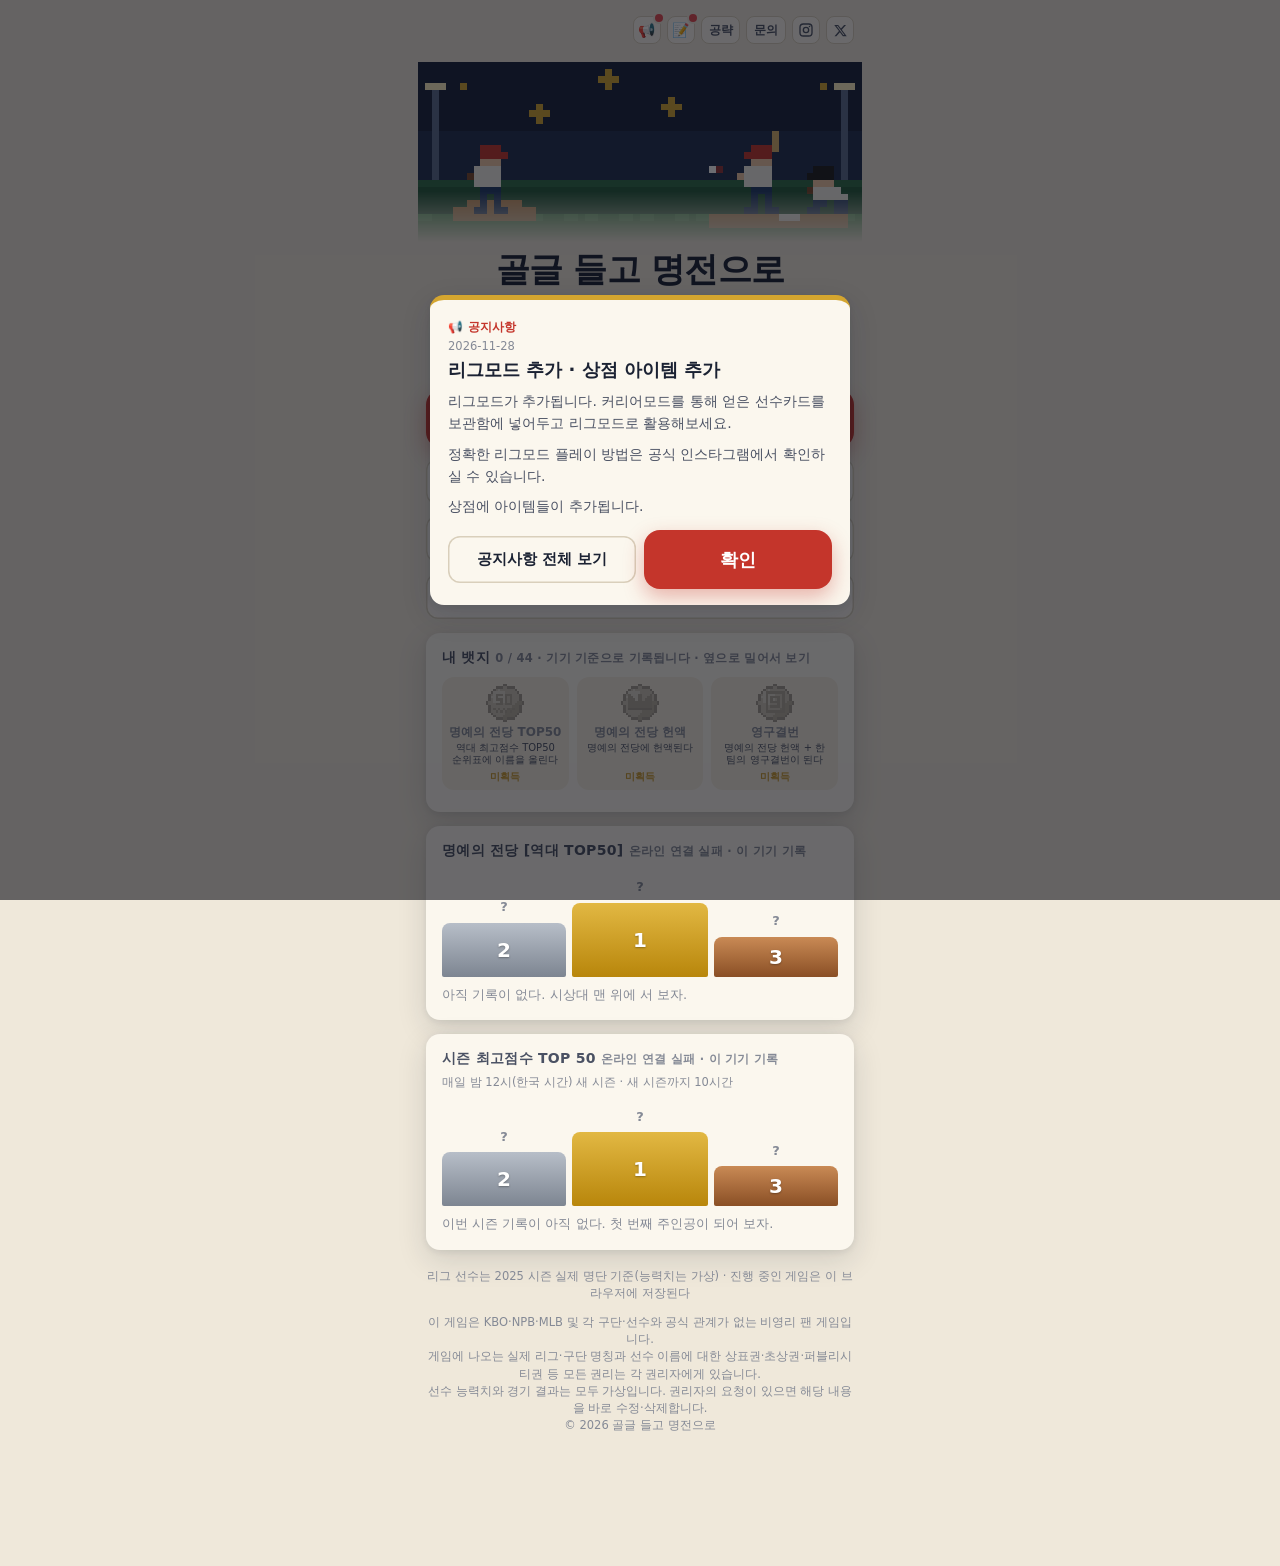
==== index.html @ 052b9b0e "Add files via upload" ====
<!doctype html>
<html lang="ko">
<head>
<meta charset="utf-8">
<meta name="viewport" content="width=device-width, initial-scale=1, viewport-fit=cover">
<title>골글 들고 명전으로 - 야구선수 인생 육성 웹게임</title>
<meta name="description" content="고교 야구부 벤치 끝자리에서 시작해 프로, 해외 진출, 국가대표를 거쳐 명예의 전당까지. 야구선수 한 명의 인생을 키우는 무료 웹 야구 게임 '골글 들고 명전으로'.">
<meta name="keywords" content="골글 들고 명전으로, 야구 게임, 야구 육성 게임, 웹 야구 게임, KBO, 명예의 전당, 골든글러브">
<link rel="canonical" href="https://halloffamewithgg.pages.dev/">
<meta property="og:type" content="website">
<meta property="og:title" content="골글 들고 명전으로 - 야구선수 인생 육성 웹게임">
<meta property="og:description" content="고교 벤치 끝자리에서 명예의 전당까지, 당신의 야구인생을 설계해보세요.">
<meta property="og:url" content="https://halloffamewithgg.pages.dev/">
<meta property="og:locale" content="ko_KR">
<meta property="og:site_name" content="골글 들고 명전으로">
<!-- 검색엔진용 정보: 두 이름(검색용 이름 · 게임 안 제목)을 같은 게임으로 등록 -->
<script type="application/ld+json">
{
  "@context": "https://schema.org",
  "@type": "VideoGame",
  "name": "골글 들고 명전으로",
  "alternateName": ["골든글러브: 명예의 전당으로", "골글들고명전으로", "골글 들고 명전"],
  "url": "https://halloffamewithgg.pages.dev/",
  "description": "고교 야구부 벤치 끝자리에서 시작해 프로, 해외 진출, 국가대표를 거쳐 명예의 전당까지. 야구선수 한 명의 인생을 키우는 무료 웹 야구 게임.",
  "inLanguage": "ko",
  "genre": ["야구", "스포츠", "육성 시뮬레이션"],
  "gamePlatform": ["웹 브라우저", "모바일", "PC"],
  "applicationCategory": "Game",
  "operatingSystem": "Any",
  "isAccessibleForFree": true,
  "offers": { "@type": "Offer", "price": "0", "priceCurrency": "KRW" }
}
</script>
<script>
  // 빌드 번호 — 패치를 배포할 때마다 이 숫자만 1 올린다.
  // 파일 주소에 ?v=번호가 붙어서, 브라우저가 예전 파일과 새 파일을 섞어 쓰지 않는다.
  window.GAME_BUILD = 62;
  document.write('<link rel="stylesheet" href="style.css?v=' + window.GAME_BUILD + '">');
</script>
</head>
<body>
<div id="app"></div>
<div id="modal-root"></div>
<!-- 숨은 소개 글: 화면에는 안 보이고, 검색엔진·화면 읽기 프로그램이 읽는다 -->
<section id="about" style="position:absolute;width:1px;height:1px;padding:0;margin:-1px;overflow:hidden;clip:rect(0 0 0 0);white-space:nowrap;border:0">
  <h2>골글 들고 명전으로</h2>
  <p>골글 들고 명전으로는 고교 야구부 벤치 끝자리에서 시작해 프로, 해외 진출, 국가대표를 거쳐 명예의 전당까지 가는 야구선수 인생 육성 웹게임입니다.</p>
  <p>설치나 회원가입 없이 PC와 모바일 브라우저에서 무료로 즐길 수 있고, 한 판은 5분 안팎입니다. 드래프트, KBO 주전 경쟁, FA와 연봉 협상, 일본·메이저리그 진출, 골든글러브와 MVP, 명예의 전당 헌액에 도전하세요.</p>
</section>
<noscript><p>골글 들고 명전으로 —야구선수 인생 육성 웹게임입니다. 게임을 하려면 브라우저에서 자바스크립트를 켜 주세요.</p></noscript>
<script>
  ['data.js', 'sim.js', 'content.js', 'modes.js', 'modes-ui.js', 'ui.js'].forEach(function (f) { document.write('<script src="' + f + '?v=' + window.GAME_BUILD + '"><\/script>'); });
</script>
</body>
</html>
---- style.css ----
:root {
  --bg: #efe8da;
  --paper: #fbf7ee;
  --paper2: #f3ecdd;
  --ink: #1b2233;
  --ink2: #4a5163;
  --mute: #858a96;
  --line: #d9cfbb;
  --navy: #1f3a68;
  --red: #c4352b;
  --green: #2e7d4f;
  --gold: #c99a2e;
  --bar: #1f3a68;
  --bar-bg: #e4dccb;
  --shadow: 0 10px 30px rgba(27, 34, 51, .14), 0 2px 6px rgba(27, 34, 51, .08);
  --bronze: #a8693a;
  --silver: #8d96a3;
  --goldb: #d4a52f;
  --legend: linear-gradient(135deg, #7b2ff7, #f107a3, #ffb000, #00c2ff);
  --radius: 14px;
  color-scheme: light;
}
@media (prefers-color-scheme: dark) {
  :root:not([data-theme="light"]) {
    --bg: #14171f; --paper: #1f2430; --paper2: #262c3a; --ink: #eef0f5; --ink2: #c3c8d4; --mute: #8a90a0; --line: #343b4c;
    --navy: #8fb3ff; --red: #ff7a6e; --green: #63d08f; --bar: #8fb3ff; --bar-bg: #333a4a; --shadow: 0 10px 30px rgba(0,0,0,.4);
    color-scheme: dark;
  }
}
:root[data-theme="dark"] {
  --bg: #14171f; --paper: #1f2430; --paper2: #262c3a; --ink: #eef0f5; --ink2: #c3c8d4; --mute: #8a90a0; --line: #343b4c;
  --navy: #8fb3ff; --red: #ff7a6e; --green: #63d08f; --bar: #8fb3ff; --bar-bg: #333a4a; --shadow: 0 10px 30px rgba(0,0,0,.4);
  color-scheme: dark;
}
* { box-sizing: border-box; }
html, body { margin: 0; }
body {
  background: var(--bg); color: var(--ink);
  font: 15px/1.5 "Pretendard", "Apple SD Gothic Neo", "Malgun Gothic", system-ui, sans-serif;
  -webkit-font-smoothing: antialiased; min-height: 100vh;
}
button { font: inherit; color: inherit; cursor: pointer; }
#app { max-width: 460px; margin: 0 auto; padding: 16px 16px 120px; }
.num { font-variant-numeric: tabular-nums; }
h1, h2, h3 { margin: 0; line-height: 1.25; }

/* ---------- 공통 ---------- */
.btn { border: 0; border-radius: 12px; padding: 12px 16px; font-weight: 700; background: var(--paper); color: var(--ink); box-shadow: inset 0 0 0 1.5px var(--line); }
.btn:hover { box-shadow: inset 0 0 0 1.5px var(--ink2); }
.btn.primary { background: var(--ink); color: var(--paper); box-shadow: none; }
.btn.red { background: var(--red); color: #fff; box-shadow: none; }
.btn.block { display: block; width: 100%; }
.btn.small { padding: 6px 10px; font-size: 13px; border-radius: 9px; }
.btn:disabled { opacity: .45; cursor: default; }
.row { display: flex; gap: 8px; align-items: center; }
.row.wrap { flex-wrap: wrap; }
.spacer { flex: 1; }
.muted { color: var(--mute); }
.small { font-size: 13px; }
.tiny { font-size: 11.5px; }
.panel { background: var(--paper); border-radius: var(--radius); padding: 16px; box-shadow: var(--shadow); margin-top: 14px; }
.panel h3 { font-size: 14px; color: var(--ink2); margin-bottom: 10px; letter-spacing: .02em; }
.chip { display: inline-flex; align-items: center; gap: 4px; padding: 3px 9px; border-radius: 999px; font-size: 12px; font-weight: 700; background: var(--paper2); color: var(--ink2); box-shadow: inset 0 0 0 1px var(--line); }
.chip.red { background: var(--red); color: #fff; box-shadow: none; }
.chip.navy { background: var(--navy); color: var(--paper); box-shadow: none; }
.seg { display: flex; background: var(--paper2); border-radius: 10px; padding: 3px; gap: 3px; }
.seg button { flex: 1; border: 0; background: transparent; padding: 7px 4px; border-radius: 8px; font-weight: 700; font-size: 13.5px; color: var(--ink2); }
.seg button.on { background: var(--paper); color: var(--ink); box-shadow: 0 1px 3px rgba(0,0,0,.12); }
label.f { display: block; font-size: 12px; font-weight: 700; color: var(--ink2); margin: 12px 0 5px; }
input.t, select.t { width: 100%; padding: 10px 12px; border-radius: 10px; border: 1.5px solid var(--line); background: var(--paper); color: var(--ink); font: inherit; }
.grid2 { display: grid; grid-template-columns: 1fr 1fr; gap: 8px; }

/* ---------- 홈 ---------- */
.home-hero { text-align: center; padding: 34px 8px 10px; }
.home-hero .logo { font-size: 13px; letter-spacing: .3em; color: var(--red); font-weight: 800; }
.home-hero h1 { font-size: 34px; margin: 6px 0 8px; letter-spacing: -.02em; }
.hero-pix { display: block; width: min(100%, 384px); aspect-ratio: 64 / 26; margin: 0 auto 10px; image-rendering: pixelated; image-rendering: crisp-edges; border-radius: 12px; box-shadow: var(--shadow); }
.home-hero p { color: var(--ink2); margin: 0 0 22px; }
.home-hero h1 .nw { white-space: nowrap; }   /* 좁은 화면에서는 콜론 뒤에서만 줄바꿈 */
/* 66차: 홈 그림을 화면 폭 가득 + 아래 가장자리가 바탕으로 녹아들게 */
.hero-pix.hero-wide { width: calc(100% + 32px); max-width: none; margin: -6px -16px 2px; border-radius: 0; box-shadow: none;
  -webkit-mask-image: linear-gradient(to bottom, #000 72%, transparent); mask-image: linear-gradient(to bottom, #000 72%, transparent); }
.home-hero:has(.hero-wide) { padding-top: 24px; }   /* 시안 A-1: 아이콘 줄과 조금 띄움 */
.money-line { margin-top: 8px; text-align: center; color: var(--ink2); line-height: 1.6; word-break: keep-all; }
/* 68차: 포스팅 자격 안내 */
.post-alert { margin: 10px 0 12px; border: 2px solid var(--gold); animation: peakGlow 1.6s ease 2; }
.post-alert .row { align-items: flex-start; gap: 10px; }
.post-alert .pa-ico { font-size: 26px; line-height: 1; }
.post-alert .pa-t { flex: 1; min-width: 0; }
.post-alert .pa-t > b { font-size: 16px; color: var(--gold); }
.post-alert .pa-t .tiny { margin-top: 3px; line-height: 1.5; }
/* 66차: 상점 (68차: 보유 자금 표시만 남음) */
.shop-entry { display: flex; align-items: center; gap: 10px; width: 100%; margin-top: 12px; padding: 11px 14px; border: 0; border-radius: 14px; background: var(--paper); color: var(--ink); text-align: left; box-shadow: var(--shadow); }
.shop-ico { font-size: 22px; }
.shop-t { flex: 1; min-width: 0; display: flex; flex-direction: column; }
.shop-t b { font-size: 15px; }
.shop-t .tiny { color: var(--mute); white-space: nowrap; overflow: hidden; text-overflow: ellipsis; }
.shop-cash { display: flex; flex-direction: column; align-items: flex-end; line-height: 1.2; }
.shop-cash .tiny { color: var(--mute); }
.shop-cash b { font-size: 15px; color: var(--gold); }
.shop-sheet { max-height: 86vh; overflow: auto; }
.shop-tabs button { font-size: 12.5px; padding: 7px 2px; }
.shop-note { margin: 10px 0 6px; }
.shop-msg { margin-top: 10px; padding: 8px 10px; border-radius: 10px; background: var(--paper2); }
.shop-item { display: flex; align-items: center; gap: 10px; padding: 10px 0; border-bottom: 1px dashed var(--line); }
.shop-item .si-t { flex: 1; min-width: 0; display: flex; flex-direction: column; gap: 2px; }
.shop-item .si-t b { font-size: 14px; }
.shop-item .btn { flex: none; min-width: 74px; }
.shop-item.on .si-t b { color: var(--green); }
.si-on { font-size: 12px; font-weight: 800; color: var(--green); }
.shop-sub { margin-top: 8px; padding: 8px 10px; border-radius: 10px; background: var(--paper2); line-height: 1.6; }
.linkbtn { border: 0; background: none; padding: 0; color: var(--red); font-weight: 800; text-decoration: underline; font-size: inherit; }
.inv-row { display: flex; flex-wrap: wrap; align-items: center; gap: 6px; padding: 6px 0 10px; border-bottom: 1px dashed var(--line); }
.inv-row .btn:disabled { opacity: .35; filter: grayscale(1); }
.inv-min { margin-left: 2px; }
/* 66차: 이어하기 카드 */
.cont-card { display: flex; align-items: center; gap: 12px; width: 100%; border: 0; text-align: left; padding: 10px 12px 10px 12px; border-radius: 16px; color: var(--ink);
  background: #e9ada4;
  box-shadow: 0 8px 20px rgba(196,53,43,.22); margin-bottom: 0; }
.cont-card .cont-av-wrap { box-shadow: 0 0 0 2.5px #fff, 0 2px 6px rgba(0,0,0,.18); }
@media (prefers-color-scheme: dark) { :root:not([data-theme="light"]) .cont-card { background: #4a2a2b; } }
:root[data-theme="dark"] .cont-card { background: #4a2a2b; }
.cont-card .cont-k { color: var(--red); opacity: 1; }
.cont-card .cont-sub { color: var(--ink2); opacity: 1; }
.cont-card .cont-ovr b { color: var(--ink); }
.cont-card .cont-ovr i { color: var(--ink); opacity: .75; }
.cont-card .cont-go { display: grid; place-items: center; width: 30px; height: 30px; border-radius: 50%; background: var(--red); color: #fff; font-size: 12px; opacity: 1; box-shadow: 0 3px 8px rgba(196,53,43,.35); }
.cont-av-wrap { flex: none; width: 58px; height: 58px; border-radius: 12px; background: var(--team, #3d4a5c); display: grid; place-items: end center; overflow: hidden; box-shadow: inset 0 0 0 2px rgba(255,255,255,.35); }
.cont-av { width: 52px; height: 52px; image-rendering: pixelated; display: block; }
.cont-txt { flex: 1; min-width: 0; display: flex; flex-direction: column; line-height: 1.25; }
.cont-k { font-size: 11px; font-weight: 800; letter-spacing: .08em; opacity: .85; }
.cont-txt b { font-size: 18px; font-weight: 900; white-space: nowrap; overflow: hidden; text-overflow: ellipsis; }
.cont-txt b i { font-style: normal; font-size: 13px; opacity: .8; }
.cont-sub { font-size: 12.5px; opacity: .9; white-space: nowrap; overflow: hidden; text-overflow: ellipsis; }
.cont-ovr { flex: none; display: flex; flex-direction: column; align-items: center; line-height: 1; }
.cont-ovr b { font-size: 24px; font-weight: 900; }
.cont-ovr i { font-style: normal; font-size: 10px; font-weight: 800; opacity: .8; margin-top: 2px; }
.cont-go { flex: none; font-size: 14px; opacity: .85; }
.home-hero .hero-sub { font-size: 12.5px; line-height: 1.55; color: var(--mute); word-break: keep-all; }
.home-actions { display: grid; gap: 10px; }
.rec-item { display: flex; gap: 10px; align-items: center; padding: 9px 0; border-bottom: 1px dashed var(--line); }
.rec-item:last-child { border: 0; }

/* ---------- 야구카드 ---------- */
.card-wrap { perspective: 1400px; margin-top: 6px; }
.bcard { position: relative; width: 100%; aspect-ratio: 5 / 7; transform-style: preserve-3d; transition: transform .6s cubic-bezier(.2,.8,.2,1); cursor: pointer; }
.bcard.flipped { transform: rotateY(180deg); }
.face { position: absolute; inset: 0; backface-visibility: hidden; -webkit-backface-visibility: hidden; border-radius: 18px; padding: 10px; box-shadow: var(--shadow); }
.face.back { transform: rotateY(180deg); }
.face.bronze { background: var(--bronze); } .face.silver { background: var(--silver); } .face.gold { background: var(--goldb); } .face.legend { background: var(--legend); }
.face-in { position: relative; height: 100%; border-radius: 11px; background: var(--paper); overflow: hidden; display: flex; flex-direction: column; }
.card-top { position: relative; height: 47%; background: var(--team, #1f3a68); display: flex; align-items: flex-end; justify-content: center; overflow: hidden; }
.card-top::before { content: ""; position: absolute; inset: 0; background: repeating-linear-gradient(115deg, rgba(255,255,255,.06) 0 14px, transparent 14px 28px); }
.card-top canvas { position: relative; width: 62%; image-rendering: pixelated; }
.card-emblem { position: absolute; top: 10px; left: 10px; width: 40px; height: 40px; border-radius: 50%; border: 2px dashed rgba(255,255,255,.55); display: grid; place-items: center; color: #fff; font-weight: 800; font-size: 11px; }
.card-ovr { position: absolute; top: 10px; right: 12px; text-align: center; color: #fff; }
.card-ovr b { display: block; font-size: 34px; line-height: 1; font-weight: 900; }
.card-ovr span { font-size: 10px; letter-spacing: .15em; opacity: .85; }
.card-grade { position: absolute; bottom: 8px; right: 10px; font-size: 10px; font-weight: 800; letter-spacing: .14em; color: #fff; background: rgba(0,0,0,.28); padding: 2px 7px; border-radius: 6px; }
/* 64차: 우승 트로피 진열장 — 있으면 프로필(팀 색 영역)을 줄인다 */
.has-troph .card-top { height: 34%; }
.has-troph .card-top canvas { width: auto; height: 100%; }
.card-troph { display: block; width: calc(100% - 28px); height: auto; margin: 0 14px 4px; }
.card-name { padding: 9px 14px 2px; display: flex; align-items: baseline; gap: 8px; }
.card-name h2 { font-size: 22px; letter-spacing: -.01em; }
.card-name .no { font-size: 22px; font-weight: 900; color: var(--red); }
.card-sub { padding: 0 14px 6px; font-size: 12.5px; color: var(--ink2); }
.bars { padding: 4px 14px 0; display: grid; gap: 5px; }
.bar { display: grid; grid-template-columns: 46px 1fr 26px; align-items: center; gap: 8px; font-size: 12px; }
.bar .lbl { color: var(--ink2); font-weight: 700; }
.bar .trk { height: 8px; background: var(--bar-bg); border-radius: 99px; overflow: hidden; }
.bar .fill { display: block; height: 100%; background: var(--bar); border-radius: 99px; transition: width .5s; }
.bar .fill.hi { background: var(--red); }
.bar .v { text-align: right; font-weight: 800; font-variant-numeric: tabular-nums; }
.bars.opp { opacity: .6; }
.bar:has(.dvc) { grid-template-columns: 46px 1fr 26px 30px; }
.dvc { text-align: left; }
.dv { font-style: normal; font-size: 10.5px; font-weight: 800; margin-left: 3px; font-variant-numeric: tabular-nums; }
.dv.up { color: var(--green); } .dv.down { color: var(--red); }

/* 역대 시즌 */
.season-sum { display: grid; grid-template-columns: repeat(4, 1fr); gap: 6px; text-align: center; margin-bottom: 10px; }
.season-sum div { background: var(--paper2); border-radius: 10px; padding: 7px 2px; }
.season-sum b { display: block; font-size: 16px; font-weight: 900; font-variant-numeric: tabular-nums; }
.season-sum span { font-size: 10.5px; color: var(--mute); font-weight: 700; }
.spark { margin: 4px 0 6px; }
.spark svg { width: 100%; height: 64px; display: block; background: var(--paper2); border-radius: 10px; }
.spark-lbl { display: flex; justify-content: space-between; margin-top: 3px; }
.season-item { border-top: 1px solid var(--line); padding: 12px 0; display: grid; gap: 4px; }
.season-item .s-head { display: flex; align-items: baseline; gap: 8px; }
.season-item .s-head b { font-size: 17px; }
.s-war { font-size: 12px; color: var(--ink2); } .s-war b { font-size: 15px; color: var(--ink); }
.s-line { color: var(--ink2); font-variant-numeric: tabular-nums; }
.s-chg { display: flex; justify-content: space-between; align-items: baseline; margin-top: 4px; }
.s-ovr { font-size: 12px; color: var(--ink2); } .s-ovr b { color: var(--ink); }
.stamps.sm { margin-top: 4px; gap: 5px; } .stamps.sm .stamp { font-size: 11px; padding: 2px 7px; animation: none; }

/* 로딩 */
.loading-screen { min-height: 78vh; display: flex; flex-direction: column; align-items: center; justify-content: center; text-align: center; gap: 10px; }
.ld-year { font-size: 44px; font-weight: 900; letter-spacing: -1px; }
.ld-sub { color: var(--ink2); font-weight: 700; }
.ld-ball { width: 34px; height: 34px; border-radius: 50%; background: #fff; box-shadow: inset 0 0 0 2px var(--line); position: relative; margin: 18px 0 8px; animation: ldBounce .7s ease-in-out infinite alternate; }
.ld-ball::before, .ld-ball::after { content: ''; position: absolute; top: 5px; bottom: 5px; width: 9px; border: 2px solid var(--red); border-top: 0; border-bottom: 0; }
.ld-ball::before { left: 3px; border-left: 0; border-radius: 0 50% 50% 0; } .ld-ball::after { right: 3px; border-right: 0; border-radius: 50% 0 0 50%; }
@keyframes ldBounce { from { transform: translateY(-14px) rotate(0); } to { transform: translateY(6px) rotate(200deg); } }
.ld-bar { width: min(280px, 80%); height: 8px; background: var(--bar-bg); border-radius: 99px; overflow: hidden; }
.ld-bar span { display: block; height: 100%; background: var(--red); border-radius: 99px; }
.ld-msg { font-size: 14px; color: var(--ink2); min-height: 20px; }

/* 포스트시즌 */
.ps-tag { font-size: 10px; font-weight: 800; color: var(--red); }
.ps-round { padding: 12px 0; border-top: 1px solid var(--line); }
.ps-round:first-child { border-top: 0; padding-top: 0; }
.ps-round.wait { opacity: .5; }
.ps-round.mine .ps-name::after { content: '우리 팀'; margin-left: 6px; font-size: 10.5px; color: #fff; background: var(--red); border-radius: 6px; padding: 1px 6px; vertical-align: 2px; }
.ps-name { font-weight: 900; font-size: 15px; margin-bottom: 4px; }
.ps-score { font-size: 26px; font-weight: 900; margin: 4px 0; }
.games { display: grid; gap: 3px; }
.game { display: grid; grid-template-columns: 44px 1fr 10px 1fr; gap: 6px; align-items: center; font-size: 13px; font-variant-numeric: tabular-nums; background: var(--paper2); border-radius: 8px; padding: 5px 8px; }
.game span:nth-child(2) { text-align: right; } .game .w { font-weight: 900; }
.game.new { animation: up .35s ease both; }
.ps-res { margin-top: 6px; font-size: 13px; }
.ps-me { margin-top: 6px; color: var(--ink2); }
.my-team { font-weight: 900; color: var(--red); }
.champ-banner { text-align: center; }
.champ-banner .champ-name { font-size: 28px; font-weight: 900; margin: 2px 0 4px; }
.champ-banner.mine { box-shadow: 0 0 0 2px var(--gold), var(--shadow); animation: peakGlow 1.6s ease 2; }
.btn.ghost { background: transparent; box-shadow: none; color: var(--ink2); }
.seg.wrap { flex-wrap: wrap; } .seg.wrap button { flex: 1 0 28%; }

/* 선택 결과 짐작 */
.hints { margin-top: 10px; display: grid; gap: 5px; animation: up .35s .1s ease both; }
.hint { font-size: 13px; display: flex; gap: 7px; align-items: baseline; }
.hint i { font-style: normal; font-size: 11px; width: 12px; text-align: center; }
.hint.up i { color: var(--green); } .hint.down i { color: var(--red); } .hint.mid i { color: var(--mute); }
.verdict { margin-top: 4px; font-size: 13px; font-weight: 800; }

/* 시상 */
.aw-list { display: grid; gap: 8px; }
.aw-item { display: grid; grid-template-columns: 92px 1fr; gap: 8px; align-items: start; font-size: 13.5px; }
.aw-item.me b { color: var(--red); }
.aw-t { font-size: 12px; font-weight: 800; color: var(--ink2); padding-top: 2px; }
.aw-line { color: var(--ink2); margin-top: 1px; font-variant-numeric: tabular-nums; }
.aw-line b { color: var(--ink); }
.aw-gg { margin-top: 12px; } .aw-gg summary { cursor: pointer; font-weight: 700; margin-bottom: 8px; }

/* 구단 선수 기록 */
table.lg.click tr[data-act] { cursor: pointer; }
table.lg.click tr.sel td { background: var(--paper2); }
.tbl-scroll { overflow-x: auto; margin: 0 -4px; }
table.roster { font-size: 12px; white-space: nowrap; }
table.roster td:first-child, table.roster th:first-child { text-align: left; position: sticky; left: 0; background: var(--paper); }
table.roster td:nth-child(2), table.roster th:nth-child(2) { text-align: left; }
.sub-h { margin: 12px 0 4px; font-size: 13px; }

/* 10차: 리그 선택·기록실·대회별·통산·계약·구종 */
.lg-pick { display: flex; flex-wrap: wrap; gap: 6px; margin-top: 14px; }
.lg-pick button { border: 0; border-radius: 99px; padding: 6px 12px; font-weight: 800; font-size: 13px; background: var(--paper); color: var(--ink2); box-shadow: inset 0 0 0 1.5px var(--line); }
.lg-pick button.on { background: var(--ink); color: var(--paper); box-shadow: none; }
.lg-pick button i { font-style: normal; color: var(--red); font-size: 9px; vertical-align: 2px; }
table.rec { font-size: 12px; white-space: nowrap; }
table.rec th { cursor: pointer; }
table.rec th.sort, table.rec td.sort { background: rgba(196,53,43,.08); color: var(--ink); font-weight: 800; }
table.rec td:nth-child(2), table.rec th:nth-child(2) { text-align: left; position: sticky; left: 0; background: var(--paper); z-index: 1; }
table.rec tr.me td:nth-child(2) { background: var(--paper2); color: var(--red); }
table.rec tr.tot td { font-weight: 800; border-top: 2px solid var(--line); }
table.rec .tiny { font-weight: 400; }
.team-car { border-top: 1px solid var(--line); padding: 10px 0; }
.team-car summary { cursor: pointer; }
.kv-list { display: grid; gap: 6px; font-size: 13.5px; }
.kv-list div { display: grid; grid-template-columns: 52px 1fr; gap: 10px; }
.kv-list span { color: var(--mute); font-weight: 700; font-size: 12.5px; }
.pitches { display: grid; gap: 6px; }
.pitch { display: grid; grid-template-columns: 130px 1fr 24px; gap: 8px; align-items: center; font-size: 13px; }
.pitch .pn { font-weight: 700; }
.pitch .pa-trk { height: 8px; }
.pg { text-align: center; font-weight: 900; }
.pg.g-S { color: var(--gold); } .pg.g-A { color: var(--red); } .pg.g-B { color: var(--navy); } .pg.g-E, .pg.g-D { color: var(--mute); }
.tabs button { font-size: 13px; padding-left: 2px; padding-right: 2px; }

/* 12차: 홈 은퇴 선수 */
.ret-item { border-top: 1px solid var(--line); }
.ret-item:first-of-type { border-top: 0; }
.ret-head { display: flex; align-items: baseline; gap: 6px; width: 100%; border: 0; background: transparent; padding: 10px 0; text-align: left; color: var(--ink); cursor: pointer; }
.ret-body { display: grid; gap: 4px; padding: 0 0 12px; }

.intl-me { margin: -1px 0 4px 8px; }
.live-head { font-size: 14px; margin-bottom: 6px; } .live-dot { color: var(--red); animation: blink 1s steps(2) infinite; }
@keyframes blink { 50% { opacity: .2; } }
table.linescore { width: 100%; border-collapse: collapse; font-size: 12.5px; font-variant-numeric: tabular-nums; }
table.linescore th, table.linescore td { text-align: center; padding: 5px 2px; border-bottom: 1px solid var(--paper2); }
table.linescore td:first-child, table.linescore th:first-child { text-align: left; font-weight: 800; white-space: nowrap; padding-right: 6px; }
table.linescore th { font-size: 11px; color: var(--mute); }
table.linescore .cur { background: rgba(196,53,43,.12); color: var(--ink); font-weight: 900; }
.intl-hl { color: var(--gold); font-weight: 800; } .intl-hl.bad { color: var(--red); }
.btn.armed { background: var(--red); color: #fff; box-shadow: none; }

/* 23차: 명예의 전당 */
.face.hof { background: linear-gradient(135deg, #8a6a1c, #f5d76e 30%, #c99a2e 55%, #fff1b8 70%, #b8860b); background-size: 220% 220%; animation: hofShine 6s ease-in-out infinite; }
@keyframes hofShine { 0%, 100% { background-position: 0% 50%; } 50% { background-position: 100% 50%; } }
.bcard.is-hof .face { box-shadow: 0 0 0 2px rgba(212,165,47,.6), 0 12px 34px rgba(201,154,46,.45); }
.hof-ribbon { position: absolute; left: 0; right: 0; top: 56px; text-align: center; font-size: 11px; font-weight: 900; letter-spacing: .06em; color: #3b2a05; background: linear-gradient(90deg, transparent, #f5d76e 15%, #ffe9a6 50%, #f5d76e 85%, transparent); padding: 4px 0; z-index: 2; }
.bcard.is-hof .card-grade { background: linear-gradient(90deg, #b8860b, #f5d76e); color: #3b2a05; }
.hof-panel { text-align: center; border: 2px solid var(--gold); }
.hof-title { font-size: 20px; font-weight: 900; color: var(--gold); margin-bottom: 4px; letter-spacing: .02em; }
.hof-badge { font-size: 10px; font-weight: 900; color: #3b2a05; background: linear-gradient(90deg, #d4a52f, #f5d76e); border-radius: 6px; padding: 1px 6px; vertical-align: 2px; }
.hof-overlay { position: fixed; inset: 0; z-index: 60; display: grid; place-items: center; padding: 20px; background: radial-gradient(circle at 50% 40%, rgba(60,44,8,.92), rgba(10,12,20,.96) 70%); animation: fade .4s ease both; overflow: hidden; }
.hof-box { position: relative; z-index: 2; max-width: 380px; text-align: center; color: #fff; }
.hof-kicker { font-size: 13px; letter-spacing: .5em; color: #f5d76e; font-weight: 800; animation: up .6s .2s ease both; }
.hof-big { font-size: 34px; font-weight: 900; margin: 8px 0 14px; background: linear-gradient(90deg, #d4a52f, #fff1b8, #d4a52f); background-size: 200% 100%; -webkit-background-clip: text; background-clip: text; color: transparent; animation: hofPop .9s .35s cubic-bezier(.2,1.4,.4,1) both, hofText 3s 1.2s linear infinite; }
@keyframes hofPop { from { transform: scale(.4); opacity: 0; } to { transform: none; opacity: 1; } }
@keyframes hofText { to { background-position: 200% 0; } }
.hof-name { font-size: 22px; font-weight: 900; animation: up .5s .9s ease both; } .hof-name .num { color: #f5d76e; }
.hof-msg { font-size: 14px; line-height: 1.6; color: #e9e2cf; margin: 12px 0; animation: up .5s 1.2s ease both; }
.hof-why { display: flex; flex-wrap: wrap; justify-content: center; gap: 6px; margin-bottom: 18px; animation: up .5s 1.5s ease both; }
.hof-why span { font-size: 12px; font-weight: 800; color: #3b2a05; background: #f5d76e; border-radius: 8px; padding: 3px 9px; }
.hof-box .btn { animation: up .5s 1.8s ease both; }
.hof-confetti { position: absolute; inset: 0; pointer-events: none; }
.hof-confetti i { position: absolute; top: -12px; width: 7px; height: 11px; border-radius: 1px; opacity: .9; animation-name: hofFall; animation-timing-function: linear; animation-iteration-count: infinite; }
@keyframes hofFall { 0% { transform: translateY(-20px) rotate(0); } 100% { transform: translateY(110vh) rotate(540deg); } }
@media (prefers-reduced-motion: reduce) { .hof-confetti, .face.hof { animation: none; } .hof-confetti { display: none; } .hof-big, .hof-kicker, .hof-name, .hof-msg, .hof-why, .hof-box .btn { animation: none; } }

/* 65차: 뱃지 (홈 맨 아래) */
/* 가로로 밀어서 보는 줄 — 한 화면에 3개 (터치 스와이프 · 마우스 드래그 · 휠) */
.badge-grid { display: grid; grid-auto-flow: column; grid-auto-columns: calc((100% - 16px) / 3); gap: 8px; overflow-x: auto; scroll-snap-type: x mandatory; overscroll-behavior-x: contain;
  scrollbar-width: thin; padding-bottom: 6px; cursor: grab; -webkit-overflow-scrolling: touch; }
.badge-grid.dragging { cursor: grabbing; scroll-snap-type: none; user-select: none; }
.badge-grid > .badge { scroll-snap-align: start; }
.badge-pix { width: 38px; height: 38px; image-rendering: pixelated; image-rendering: crisp-edges; margin-bottom: 1px; pointer-events: none; }
.badge.off .badge-pix { opacity: .75; }
.badge { display: flex; flex-direction: column; align-items: center; text-align: center; gap: 2px; padding: 7px 6px 6px; border-radius: 12px; background: var(--paper2); min-width: 0; }
.badge-ico { width: 58px; height: 58px; border-radius: 50%; display: grid; place-items: center; font-weight: 900; font-size: 20px; color: #fff; margin-bottom: 4px;
  background: radial-gradient(circle at 35% 30%, #f7dc85, #d4a52f 55%, #9c7414); box-shadow: inset 0 0 0 3px rgba(255,255,255,.35), 0 3px 8px rgba(0,0,0,.18); text-shadow: 0 1px 2px rgba(0,0,0,.35); }
.badge-ico span { position: relative; }
.badge-ico span::after { content: "★"; position: absolute; top: -13px; left: 50%; transform: translateX(-50%); font-size: 11px; color: #fff8dc; }
.badge.off .badge-ico { background: var(--line); box-shadow: inset 0 0 0 3px rgba(255,255,255,.15); color: var(--mute); text-shadow: none; }
.badge.off .badge-ico span::after { content: none; }
.badge-name { font-size: 12px; color: var(--ink); line-height: 1.25; word-break: keep-all; }
.badge.off .badge-name { color: var(--mute); }
.badge-desc { color: var(--ink2); line-height: 1.25; font-size: 10px; word-break: keep-all; display: -webkit-box; -webkit-line-clamp: 2; -webkit-box-orient: vertical; overflow: hidden; }
.badge-when { color: var(--gold); font-weight: 700; font-size: 10px; margin-top: auto; max-width: 100%; white-space: nowrap; overflow: hidden; text-overflow: ellipsis; }

/* 66차: 은퇴 결산 영구결번 칸 */
.retnum-panel { border-top: 4px solid #1f2d55; }
.retnum-head { display: flex; align-items: center; gap: 12px; margin-bottom: 10px; }
.retnum-no { flex: none; display: grid; place-items: center; width: 54px; height: 54px; border-radius: 12px; background: #1f2d55; color: #f5d76e; font-size: 20px; font-weight: 900; box-shadow: inset 0 0 0 2px #f5d76e; }
/* 65차: 영구결번 — 카드 앞면 표시 + 영구결번식 */
.card-retnum { position: absolute; bottom: 8px; left: 10px; z-index: 2; font-size: 10px; font-weight: 900; color: #f5d76e; background: #1f2d55; border: 1px solid #f5d76e; padding: 2px 7px; border-radius: 6px; }
.ret-overlay { background: radial-gradient(circle at 50% 40%, rgba(20,30,70,.98), rgba(8,10,20,.99) 70%); }
.ret-jersey { position: relative; width: 150px; height: 170px; margin: 14px auto 4px; background: var(--team, #1f2d55); border-radius: 18px 18px 10px 10px;
  clip-path: polygon(0 12%, 22% 0, 36% 0, 42% 6%, 58% 6%, 64% 0, 78% 0, 100% 12%, 92% 36%, 84% 32%, 84% 100%, 16% 100%, 16% 32%, 8% 36%);
  display: flex; flex-direction: column; align-items: center; justify-content: center; animation: hofPop .9s .3s cubic-bezier(.2,1.4,.4,1) both; box-shadow: inset 0 0 0 3px rgba(255,255,255,.25); }
.ret-jname { font-size: 13px; font-weight: 900; color: #fff; letter-spacing: .08em; margin-top: 14px; }
.ret-jnum { font-size: 62px; font-weight: 900; line-height: 1; color: #fff; text-shadow: 0 3px 0 rgba(0,0,0,.25); }
@media (prefers-reduced-motion: reduce) { .ret-jersey { animation: none; } }

/* 관리자 */
.admin-panel { border: 2px dashed var(--gold); }
.stat-blk + .stat-blk { margin-top: 12px; padding-top: 10px; border-top: 1px solid var(--line, rgba(127,127,127,.25)); }
.stat-ttl { font-weight: 900; font-size: 13px; margin-bottom: 6px; }
.stat-blk .season-sum { margin-bottom: 6px; }
.pos-grid { display: grid; grid-template-columns: repeat(3, 1fr); gap: 4px; }
.pos-grid div { display: flex; align-items: baseline; gap: 4px; background: var(--paper2); border-radius: 8px; padding: 5px 7px; font-size: 12px; min-width: 0; }
.pos-grid span { flex: 1; min-width: 0; white-space: nowrap; overflow: hidden; text-overflow: ellipsis; color: var(--mute); font-weight: 700; }
.pos-grid b { font-weight: 900; }
.pos-grid i { font-style: normal; }
.pos-grid div { flex-wrap: wrap; }
/* 61차: 골든글러브 라인업 — 야구장 위에 포지션별 1위 */
.lu-panel { padding: 12px 10px; }
.lu-field { position: relative; width: 100%; max-width: 520px; margin: 0 auto; aspect-ratio: 1 / 1.25; border-radius: 12px; overflow: hidden; background: #2f6b3c; }
.lu-bg { position: absolute; inset: 0; width: 100%; height: 100%; }
.lu-grass { fill: #3f8a4d; }
.lu-dirt { fill: #b98a5a; }
.lu-infield { fill: #4a9a58; }
.lu-line { stroke: rgba(255,255,255,.75); stroke-width: .5; fill: none; }
.lu-slot { position: absolute; transform: translate(-50%, -50%); width: 24%; max-width: 104px; display: flex; flex-direction: column; align-items: center; gap: 1px; padding: 4px 3px 3px; border-radius: 10px; background: color-mix(in srgb, var(--paper) 92%, transparent); box-shadow: 0 2px 6px rgba(0,0,0,.25); text-align: center; }
.lu-slot .lu-av { width: 30px; height: 30px; border-radius: 6px; flex: none; }
.lu-empty { width: 30px; height: 30px; border-radius: 6px; display: grid; place-items: center; background: var(--paper2); color: var(--mute); font-weight: 900; }
.lu-name { font-size: 12px; font-weight: 900; max-width: 100%; white-space: nowrap; overflow: hidden; text-overflow: ellipsis; color: var(--ink); }
.lu-score { font-size: 11px; font-weight: 800; color: var(--gold); }
.lu-pos { font-size: 10px; font-weight: 700; color: var(--mute); white-space: nowrap; }
.lu-tw { font-style: normal; margin-left: 3px; padding: 0 4px; border-radius: 6px; font-size: 9px; background: var(--paper2); color: var(--red); }
.lu-cf { left: 50%; top: 10%; } .lu-lf { left: 16%; top: 24%; } .lu-rf { left: 84%; top: 24%; }
.lu-ss { left: 30%; top: 42%; } .lu-2b { left: 70%; top: 42%; }
.lu-3b { left: 15%; top: 65%; } .lu-1b { left: 85%; top: 65%; }
.lu-sp { left: 50%; top: 61%; } .lu-c { left: 50%; top: 89%; }
.lu-bench { display: flex; gap: 10px; justify-content: center; margin-top: 10px; }
.lu-bench .lu-slot { position: static; transform: none; width: 46%; max-width: 160px; background: var(--paper2); box-shadow: none; }
.funnel { display: flex; flex-wrap: wrap; gap: 4px 10px; margin-top: 6px; }
.funnel b { font-weight: 900; }
.funnel i { font-style: normal; margin-left: 2px; }
.pos-grid em { flex-basis: 100%; font-style: normal; font-weight: 800; color: var(--ink, inherit); }
.pa-row { display: grid; grid-template-columns: 46px 1fr 62px; gap: 8px; align-items: center; font-size: 12px; margin-top: 5px; }
.pa-trk { position: relative; height: 10px; background: var(--bar-bg); border-radius: 99px; overflow: hidden; }
.pa-trk .cur { position: absolute; left: 0; top: 0; bottom: 0; background: var(--bar); border-radius: 99px; }
.pa-trk .pot { position: absolute; left: 0; top: 0; bottom: 0; background: var(--gold); opacity: .35; border-radius: 99px; }
.pa-row .v { text-align: right; font-weight: 800; font-variant-numeric: tabular-nums; }
.admin-kv { display: grid; grid-template-columns: repeat(2, 1fr); gap: 4px 12px; font-size: 12.5px; margin-top: 10px; }
.admin-on { color: var(--gold); font-weight: 800; }
.card-foot { margin-top: auto; padding: 6px 14px 10px; display: flex; justify-content: space-between; font-size: 11px; color: var(--mute); }
.back-head { padding: 12px 14px 6px; display: flex; justify-content: space-between; align-items: baseline; border-bottom: 2px solid var(--ink); }
.back-head b { font-size: 16px; }
.back-scroll { flex: 1; overflow: auto; padding: 0 6px 6px; }
table.stat { width: 100%; border-collapse: collapse; font-size: 10.5px; font-variant-numeric: tabular-nums; }
.back-scroll table.stat th, .back-scroll table.stat td { padding-left: 3px; padding-right: 3px; }
table.stat th { position: sticky; top: 0; background: var(--paper); color: var(--mute); font-weight: 700; font-size: 10.5px; text-align: right; padding: 5px 4px; border-bottom: 1px solid var(--line); }
table.stat td { text-align: right; padding: 4px; border-bottom: 1px solid var(--paper2); white-space: nowrap; }
table.stat th:first-child, table.stat td:first-child, table.stat th:nth-child(2), table.stat td:nth-child(2) { text-align: left; }
table.stat tr.fut td { color: var(--mute); }
table.stat tr.tot td { font-weight: 800; border-top: 2px solid var(--ink); }
.flip-hint { text-align: center; font-size: 11.5px; color: var(--mute); margin-top: 6px; }

/* ---------- 메인 ---------- */
.topbar { display: flex; align-items: center; gap: 8px; margin-bottom: 8px; }
.topbar .title { font-weight: 900; font-size: 15px; letter-spacing: -.01em; }
.info { display: grid; grid-template-columns: repeat(3, 1fr); gap: 8px; margin-top: 14px; }
.info div { background: var(--paper); border-radius: 12px; padding: 9px 10px; box-shadow: var(--shadow); }
.info .k { font-size: 11px; color: var(--mute); font-weight: 700; }
.info .v { font-size: 15px; font-weight: 800; white-space: nowrap; overflow: hidden; text-overflow: ellipsis; }.dock { position: fixed; z-index: 20; left: 0; right: 0; bottom: 0; padding: 12px 16px calc(12px + env(safe-area-inset-bottom)); background: linear-gradient(to top, var(--bg) 70%, transparent); }
.dock .in { max-width: 460px; margin: 0 auto; }
.btn.go { font-size: 18px; padding: 16px; border-radius: 16px; background: var(--red); color: #fff; box-shadow: 0 8px 20px rgba(196,53,43,.35); }
.tabs { display: flex; gap: 6px; margin-top: 16px; }
.tabs button { flex: 1; border: 0; background: transparent; padding: 8px 0; font-weight: 800; color: var(--mute); border-bottom: 2.5px solid transparent; }
.tabs button.on { color: var(--ink); border-color: var(--ink); }
.last { display: grid; gap: 4px; font-size: 13.5px; }
.statline { display: grid; grid-template-columns: repeat(5, 1fr); gap: 6px; text-align: center; }
.statline div { background: var(--paper2); border-radius: 10px; padding: 7px 2px; }
.statline b { display: block; font-size: 17px; font-weight: 900; font-variant-numeric: tabular-nums; }
.statline span { font-size: 10.5px; color: var(--mute); font-weight: 700; }
.story-item { display: grid; grid-template-columns: 54px 1fr; gap: 8px; padding: 7px 0; border-bottom: 1px dashed var(--line); font-size: 13.5px; }
.story-item:last-child { border: 0; }
.story-item .y { color: var(--mute); font-weight: 700; font-size: 12px; }
table.lg { width: 100%; border-collapse: collapse; font-size: 13px; font-variant-numeric: tabular-nums; }
table.lg td, table.lg th { padding: 6px 4px; border-bottom: 1px solid var(--paper2); text-align: right; }
table.lg th { font-size: 11px; color: var(--mute); }
table.lg td:nth-child(2), table.lg th:nth-child(2) { text-align: left; }
table.lg tr.me td { background: rgba(196,53,43,.1); font-weight: 800; }
.cat-pick { display: flex; gap: 5px; flex-wrap: wrap; margin-bottom: 8px; }
.cat-pick button { border: 0; background: var(--paper2); border-radius: 8px; padding: 4px 9px; font-size: 12px; font-weight: 700; color: var(--ink2); }
.cat-pick button.on { background: var(--ink); color: var(--paper); }

/* ---------- 결과 ---------- */
.res-head { display: flex; align-items: baseline; gap: 10px; }
.res-head h2 { font-size: 26px; font-weight: 900; }
.status-line { margin-top: 4px; color: var(--ink2); font-size: 13.5px; }
.stamps { display: flex; flex-wrap: wrap; gap: 7px; margin-top: 12px; }
.stamp { border: 2.5px solid var(--red); color: var(--red); padding: 4px 10px; border-radius: 8px; font-weight: 900; font-size: 13px; transform: rotate(-3deg); animation: stamp .45s cubic-bezier(.2,1.6,.4,1) both; background: var(--paper); }
.stamp.gold { border-color: var(--gold); color: var(--gold); }
.stamp.peak { border-color: var(--gold); color: var(--paper); background: var(--gold); }
/* 전성기 연출 */
.peak-banner { border: 2px solid var(--gold); position: relative; overflow: hidden; }
.peak-banner .peak-title { font-weight: 900; font-size: 20px; letter-spacing: .08em; color: var(--gold); }
.peak-banner .peak-text { margin-top: 6px; font-size: 14px; line-height: 1.6; }
.peak-banner.awaken { animation: peakGlow 1.6s ease-out both; }
.peak-banner.awaken .peak-title { font-size: 26px; animation: stamp .6s cubic-bezier(.2,1.6,.4,1) .2s both; }
.peak-banner.omen, .peak-banner.fade, .peak-banner.lost { border-style: dashed; }
.peak-banner.omen .peak-title, .peak-banner.fade .peak-title, .peak-banner.lost .peak-title { font-size: 15px; color: var(--mute); }
.peak-banner.omen .peak-text, .peak-banner.fade .peak-text, .peak-banner.lost .peak-text { color: var(--mute); font-style: italic; }
@keyframes peakGlow { 0% { box-shadow: 0 0 0 0 rgba(212,165,47,.0); } 30% { box-shadow: 0 0 0 10px rgba(212,165,47,.35); } 100% { box-shadow: 0 0 0 0 rgba(212,165,47,0); } }
@media (prefers-reduced-motion: reduce) { .peak-banner.awaken, .peak-banner.awaken .peak-title { animation: none; } }
.ribbon { background: var(--navy); color: var(--paper); padding: 4px 12px 4px 10px; font-weight: 800; font-size: 12.5px; clip-path: polygon(0 0, 100% 0, 94% 50%, 100% 100%, 0 100%); animation: slide .5s ease both; }
@keyframes stamp { from { transform: scale(2.2) rotate(-12deg); opacity: 0; } to { transform: scale(1) rotate(-3deg); opacity: 1; } }
@keyframes slide { from { transform: translateX(-20px); opacity: 0; } to { transform: none; opacity: 1; } }
.changes { display: flex; flex-wrap: wrap; gap: 6px; }
.chg { font-size: 12.5px; font-weight: 800; padding: 3px 8px; border-radius: 8px; background: var(--paper2); }
.chg.up { color: var(--green); } .chg.down { color: var(--red); }
.news { font-size: 13px; color: var(--ink2); padding: 6px 0; border-bottom: 1px dashed var(--line); }
.news:last-child { border: 0; }
.vs { display: grid; grid-template-columns: 1fr auto 1fr; gap: 8px; align-items: center; font-size: 12.5px; }
.vs .mid { font-weight: 900; color: var(--red); }
.vs .r { text-align: right; }
.reveal { animation: up .4s ease both; }
.reveal:nth-child(2) { animation-delay: .06s; } .reveal:nth-child(3) { animation-delay: .12s; } .reveal:nth-child(4) { animation-delay: .18s; } .reveal:nth-child(5) { animation-delay: .24s; } .reveal:nth-child(6) { animation-delay: .3s; }
@keyframes up { from { transform: translateY(10px); opacity: 0; } to { transform: none; opacity: 1; } }

/* ---------- 전환점 모달 ---------- */
.overlay { position: fixed; inset: 0; background: rgba(15, 18, 26, .55); display: flex; align-items: flex-end; justify-content: center; z-index: 50; animation: fade .2s ease both; padding: 12px; }
@keyframes fade { from { opacity: 0; } }
.sheet { width: 100%; max-width: 440px; background: var(--paper); border-radius: 20px; padding: 18px; box-shadow: 0 20px 50px rgba(0,0,0,.3); animation: up .3s ease both; margin-bottom: env(safe-area-inset-bottom); }
.speaker { display: flex; gap: 10px; align-items: center; margin-bottom: 10px; }
.avatar-sq { width: 40px; height: 40px; border-radius: 10px; background: var(--navy); color: var(--paper); display: grid; place-items: center; font-weight: 900; font-size: 15px; flex: none; }
.speaker b { display: block; font-size: 14px; }
.bubble { background: var(--paper2); border-radius: 4px 14px 14px 14px; padding: 12px 14px; font-size: 15px; line-height: 1.55; }
.choices { display: grid; gap: 8px; margin-top: 14px; }
.choices .btn { text-align: left; }
.reaction { margin-top: 12px; padding: 10px 12px; border-left: 3px solid var(--red); background: var(--paper2); border-radius: 6px; font-size: 14px; animation: up .3s ease both; }

/* ---------- 은퇴 ---------- */
.big-score { text-align: center; padding: 8px 0 4px; }
.big-score b { font-size: 52px; font-weight: 900; line-height: 1; display: block; letter-spacing: -.02em; }
.big-score span { color: var(--mute); font-size: 12px; font-weight: 700; letter-spacing: .1em; }
.pct-badge { display: inline-block; margin-top: 8px; padding: 5px 12px; border-radius: 999px; background: var(--ink); color: var(--paper); font-weight: 800; }
.hidden-reveal { display: grid; grid-template-columns: 1fr 1fr; gap: 8px; }
.hidden-reveal div { background: var(--paper2); border-radius: 10px; padding: 9px 10px; }
.hidden-reveal .k { font-size: 11px; color: var(--mute); font-weight: 700; }
.hidden-reveal .v { font-weight: 900; font-size: 16px; }

/* ---------- 개발자 ---------- */
.dev { margin-top: 14px; font: 12px/1.45 ui-monospace, Consolas, monospace; background: #0f1420; color: #b7f5c5; border-radius: 12px; padding: 12px; white-space: pre-wrap; word-break: break-all; }
.dev-toggle { font-size: 11px; padding: 3px 8px; border-radius: 6px; border: 1px solid var(--line); background: transparent; color: var(--mute); }
.dev-toggle.on { background: #0f1420; color: #b7f5c5; border-color: #0f1420; }

/* 후보 선택 */
.cands { display: grid; gap: 10px; margin-top: 8px; }
.cand { border: 2px solid var(--line); border-radius: 14px; padding: 10px 12px; background: var(--paper); text-align: left; width: 100%; }
.cand.on { border-color: var(--red); box-shadow: 0 0 0 3px rgba(196,53,43,.15); }
.cand .head { display: flex; justify-content: space-between; align-items: baseline; margin-bottom: 6px; }
.cand .head b { font-size: 15px; }
.mini-bars { display: grid; grid-template-columns: 1fr 1fr; gap: 3px 14px; }
.mini-bars .bar { grid-template-columns: 38px 1fr 22px; font-size: 11px; gap: 6px; }
.mini-bars .bar .trk { height: 6px; }

@media (max-width: 380px) {
  .card-name h2 { font-size: 19px; }
  .statline b { font-size: 15px; }
}
@media (prefers-reduced-motion: reduce) {
  *, *::before, *::after { animation: none !important; transition: none !important; }
}

/* 31차: 홈 오른쪽 위 작은 아이콘, 공략집·공지·패치노트 화면 */
.home-top { gap: 6px; align-items: center; }
.home-ask { text-decoration: none; min-width: 0; line-height: 1.3; }
.home-ask:hover { text-decoration: underline; }
.icon-btn { display: inline-flex; align-items: center; justify-content: center; width: 28px; height: 28px; padding: 0; border-radius: 8px; border: 1px solid var(--line); background: var(--paper); color: var(--ink2); font-size: 14px; line-height: 1; text-decoration: none; cursor: pointer; }
.icon-btn:hover { color: var(--ink); border-color: var(--ink2); }
.icon-btn.txt { width: auto; padding: 0 7px; font-size: 12px; font-weight: 900; letter-spacing: -.02em; }
.page-top { position: sticky; top: 0; z-index: 5; background: var(--bg); padding: 8px 0; }
.guide-sec h3 { margin: 2px 0 8px; }
.guide-sec p { margin: 0 0 8px; font-size: 14px; line-height: 1.6; color: var(--ink2); }
.guide-sec p:last-child { margin-bottom: 0; }
.patch-list { margin: 0; padding-left: 18px; font-size: 14px; line-height: 1.6; color: var(--ink2); }
.patch-list li { margin-bottom: 4px; }
/* 33차: 우승컵 드는 애니메이션 */
.tro-overlay { position: fixed; inset: 0; z-index: 60; display: flex; align-items: center; justify-content: center; padding: 16px; background: radial-gradient(circle at 50% 38%, rgba(245,197,66,.45), rgba(15,20,32,.92) 62%); animation: troFade .35s ease-out; overflow: hidden; }
.tro-box { position: relative; text-align: center; color: #fff; max-width: 340px; width: 100%; }
.tro-svg { width: 170px; height: auto; display: block; margin: 0 auto 6px; filter: drop-shadow(0 6px 18px rgba(245,197,66,.35)); }
.tro-svg .tro-arms .arm-l, .tro-svg .tro-arms .arm-r { transform-box: fill-box; }
.tro-svg .arm-l { transform-origin: 100% 100%; animation: troArmL 1.1s cubic-bezier(.2,.9,.3,1.2) both; }
.tro-svg .arm-r { transform-origin: 0% 100%; animation: troArmR 1.1s cubic-bezier(.2,.9,.3,1.2) both; }
.tro-svg .tro-cup { animation: troLift 1.1s cubic-bezier(.2,.9,.3,1.2) both, troShine 1.6s ease-in-out 1.1s infinite; transform-box: view-box; }
.tro-big { font-size: 26px; font-weight: 900; letter-spacing: -.02em; margin: 2px 0 4px; color: #f5d76e; text-shadow: 0 2px 12px rgba(0,0,0,.4); animation: troPop .5s ease-out .9s both; }
.tro-sub { font-size: 14px; color: #e8e2d0; margin-bottom: 8px; animation: troPop .5s ease-out 1s both; }
.tro-list { display: grid; gap: 4px; margin: 6px 0 8px; font-size: 14px; font-weight: 700; color: #fff3c4; animation: troPop .5s ease-out 1s both; }
.tro-msg { font-size: 14px; color: #fff; margin-bottom: 14px; animation: troPop .5s ease-out 1.15s both; }
.tro-box .btn { animation: troPop .4s ease-out 1.3s both; }
@keyframes troFade { from { opacity: 0; } to { opacity: 1; } }
@keyframes troArmL { 0% { transform: rotate(-150deg); } 100% { transform: rotate(0); } }
@keyframes troArmR { 0% { transform: rotate(150deg); } 100% { transform: rotate(0); } }
@keyframes troLift { 0% { transform: translateY(84px) scale(.7); } 70% { transform: translateY(-6px) scale(1.06); } 100% { transform: translateY(0) scale(1); } }
@keyframes troShine { 0%, 100% { filter: brightness(1); } 50% { filter: brightness(1.35); } }
@keyframes troPop { from { opacity: 0; transform: translateY(8px); } to { opacity: 1; transform: none; } }
@media (prefers-reduced-motion: reduce) { .tro-overlay *, .tro-overlay { animation: none !important; } }
/* 34차: 공지 강조 문구 */
.guide-sec p.notice-hl { margin-top: 12px; padding: 12px 10px; border-radius: 10px; text-align: center; font-size: 17px; font-weight: 900; letter-spacing: -.01em; color: var(--ink); background: var(--paper2); box-shadow: inset 0 0 0 1.5px var(--gold); }
/* 34차: 새 공지·패치노트 빨간 점 */
.icon-btn { position: relative; }
.new-dot { position: absolute; top: -3px; right: -3px; width: 8px; height: 8px; border-radius: 50%; background: #e5484d; box-shadow: 0 0 0 2px var(--bg); }
/* 39차: 역대 최고점수 TOP 50 — 시상대 + 금·은·동 메달 */
.podium { display: grid; grid-template-columns: 1fr 1.1fr 1fr; align-items: end; gap: 6px; margin: 8px 0 4px; }
.pod { display: flex; flex-direction: column; align-items: stretch; min-width: 0; }
.pod-who { all: unset; cursor: pointer; display: flex; flex-direction: column; align-items: center; gap: 1px; padding: 0 2px 6px; text-align: center; min-width: 0; }
.pod-who:disabled { cursor: default; }
.pod-who:focus-visible { outline: 2px solid var(--navy); outline-offset: 2px; border-radius: 8px; }
.pod-fig { position: relative; display: block; width: 64px; height: 64px; margin-bottom: 4px; }
.pod-gold .pod-fig { width: 76px; height: 76px; }
.pod-av { width: 100%; height: 100%; image-rendering: pixelated; display: block; }
.pod-medal { position: absolute; left: 50%; bottom: -8px; transform: translateX(-50%); width: 24px; height: 34px; }
.pod-medal .rb { position: absolute; top: 0; width: 8px; height: 18px; background: var(--red); }
.pod-medal .rb-l { left: 3px; transform: skewX(18deg); }
.pod-medal .rb-r { right: 3px; transform: skewX(-18deg); background: var(--navy); }
.pod-medal b { position: absolute; left: 50%; bottom: 0; transform: translateX(-50%); width: 20px; height: 20px; border-radius: 50%; display: grid; place-items: center; font-size: 11px; font-weight: 900; color: #3b2a05; box-shadow: 0 1px 3px rgba(0,0,0,.35), inset 0 -2px 0 rgba(0,0,0,.15); }
.pod-gold .pod-medal b { background: radial-gradient(circle at 35% 30%, #fff3b0, #f5c542 45%, #b8860b); }
.pod-silver .pod-medal b { background: radial-gradient(circle at 35% 30%, #ffffff, #c9ced6 45%, #7d8591); color: #2a2f38; }
.pod-bronze .pod-medal b { background: radial-gradient(circle at 35% 30%, #ffd9b8, #c7814a 45%, #7a4520); color: #2e1606; }
.pod-name { font-size: 13px; max-width: 100%; overflow: hidden; text-overflow: ellipsis; white-space: nowrap; margin-top: 8px; }
.pod-score { font-size: 18px; font-weight: 900; line-height: 1.1; }
.pod-gold .pod-score { color: var(--goldb); font-size: 21px; }
.pod-step { border-radius: 8px 8px 2px 2px; display: grid; place-items: center; color: #fff; font-weight: 900; font-size: 20px; text-shadow: 0 1px 2px rgba(0,0,0,.3); }
.pod-gold .pod-step { height: 74px; background: linear-gradient(#e2b843, #b8860b); }
.pod-silver .pod-step { height: 54px; background: linear-gradient(#b7bec8, #7d8591); }
.pod-bronze .pod-step { height: 40px; background: linear-gradient(#c98a55, #8a4f25); }
.rank-list { max-height: 340px; overflow-y: auto; margin-top: 8px; border-top: 1px solid var(--line); }
.rank-row { all: unset; box-sizing: border-box; cursor: pointer; display: flex; align-items: center; gap: 10px; width: 100%; padding: 8px 2px; border-bottom: 1px dashed var(--line); font-size: 14px; }
.rank-row:disabled { cursor: default; }
.rank-row:focus-visible { outline: 2px solid var(--navy); outline-offset: -2px; }
.rank-row .rk { width: 24px; color: var(--mute); }
.card-overlay { position: fixed; inset: 0; z-index: 60; display: grid; place-items: center; padding: 16px; background: rgba(10,12,20,.85); animation: fade .25s ease both; }
.card-box { width: min(760px, 100%); max-height: 100%; overflow: auto; }
.card-box img { width: 100%; height: auto; display: block; border-radius: 10px; }

/* 51차: 새 공지 팝업 */
.notice-overlay { position: fixed; inset: 0; z-index: 60; display: grid; place-items: center; padding: 16px; background: rgba(10,12,20,.6); animation: fade .25s ease both; }
.notice-pop { width: min(420px, 100%); max-height: calc(100vh - 32px); overflow: auto; background: var(--paper); color: var(--ink); border-radius: var(--radius); box-shadow: var(--shadow); padding: 18px 18px 16px; border-top: 5px solid var(--goldb); }
.notice-pop-kicker { font-size: 12px; font-weight: 800; color: var(--red); letter-spacing: .02em; margin-bottom: 2px; }
.notice-pop h3 { margin: 4px 0 8px; font-size: 18px; }
.notice-pop-body p { margin: 0 0 8px; font-size: 14px; line-height: 1.6; color: var(--ink2); }
/* 52차: 커리어 한줄평 */
.one-line { text-align: center; display: grid; gap: 4px; padding: 12px 14px; }
.one-line b { font-size: 16px; line-height: 1.5; color: var(--ink); font-style: italic; }
.podium .pod-silver { grid-column: 1; } .podium .pod-gold { grid-column: 2; } .podium .pod-bronze { grid-column: 3; }

/* ---------- 확장 모드 (modes-ui.js) ---------- */
.x-hub-btn { display: flex; justify-content: space-between; align-items: center; margin-top: 12px; text-align: left; padding: 16px; }
.x-hub-btn > span:first-child { font-size: 16px; }
.x-msg { background: var(--paper2); }
.x-vpos { padding: 10px 0; border-bottom: 1px solid var(--paper2); }
.x-vpos:last-child { border-bottom: 0; }
.x-vpos-h { display: flex; justify-content: space-between; margin-bottom: 6px; font-size: 13px; }
.x-vgrid { display: grid; grid-template-columns: repeat(3, 1fr); gap: 6px; }
.x-vgrid.col { grid-template-columns: 1fr; }
.x-card { display: flex; align-items: center; gap: 6px; min-height: 52px; padding: 6px; border: 0; border-radius: 10px; background: var(--paper2); box-shadow: inset 3px 0 0 var(--team, var(--line)); color: var(--ink); text-align: left; width: 100%; }
.x-card.empty { justify-content: center; box-shadow: none; border: 1.5px dashed var(--line); background: transparent; }
.x-card.sel { box-shadow: inset 0 0 0 2px var(--red); }
.x-card canvas, .x-av { image-rendering: pixelated; border-radius: 6px; background: rgba(0,0,0,.06); flex: none; }
.x-card-t { flex: 1; min-width: 0; display: flex; flex-direction: column; }
.x-card-t b { font-size: 12.5px; white-space: nowrap; overflow: hidden; text-overflow: ellipsis; }
.x-sheet { max-height: 88vh; overflow-y: auto; }
.x-h4 { font-size: 13px; color: var(--ink2); margin: 14px 0 6px; }
.x-rec { padding: 8px 0; border-bottom: 1px solid var(--paper2); font-size: 13px; }
.x-rec:last-child { border-bottom: 0; }
.x-save { border: 1.5px solid var(--navy); }
.x-teamgrid { display: grid; grid-template-columns: repeat(5, 1fr); gap: 6px; margin-top: 10px; }
.x-team { border: 0; border-radius: 9px; padding: 10px 2px; font-weight: 800; font-size: 13px; background: var(--paper2); color: var(--ink); box-shadow: inset 0 -3px 0 var(--team); }
.x-team.on { background: var(--team); color: #fff; }
.x-input { width: 100%; padding: 10px 12px; border-radius: 10px; border: 1.5px solid var(--line); background: var(--paper); color: var(--ink); font-size: 15px; }
.x-emb { display: flex; flex-wrap: wrap; gap: 6px; }
.x-emb button { width: 40px; height: 40px; border: 0; border-radius: 10px; background: var(--paper2); font-size: 20px; }
.x-emb button.on { box-shadow: inset 0 0 0 2px var(--red); background: var(--paper); }
.x-colors { display: flex; gap: 8px; margin-top: 10px; flex-wrap: wrap; }
.x-colors button { width: 28px; height: 28px; border-radius: 50%; border: 2px solid var(--paper); box-shadow: 0 0 0 1px var(--line); }
.x-colors button.on { box-shadow: 0 0 0 2.5px var(--ink); }
.x-club { display: flex; align-items: center; gap: 12px; box-shadow: var(--shadow), inset 5px 0 0 var(--team); }
.x-emb-big { font-size: 30px; }
.x-club-rec { display: flex; flex-direction: column; align-items: flex-end; }
.x-club-rec b { font-size: 18px; }
.x-err { color: var(--red); font-weight: 700; }
.x-ok { color: var(--green); font-weight: 700; }
.x-warn { color: var(--gold); margin: -2px 0 4px 30px; }
.x-lu-row { display: flex; align-items: center; gap: 6px; padding: 4px 0; }
.x-ord { width: 22px; text-align: center; font-weight: 900; color: var(--ink2); }
.x-role { width: 58px; font-size: 12.5px; font-weight: 800; color: var(--ink2); flex: none; }
.x-sel { flex: 1; min-width: 0; padding: 7px 6px; border-radius: 8px; border: 1.5px solid var(--line); background: var(--paper); color: var(--ink); font-size: 13px; }
.x-sel.x-pos { flex: none; width: 58px; }
.x-mv { display: flex; gap: 2px; }
.x-mv button { border: 0; background: var(--paper2); color: var(--ink2); border-radius: 6px; width: 26px; height: 28px; font-size: 11px; }
.x-mv button:disabled { opacity: .3; }
.x-game { display: grid; grid-template-columns: 64px 1fr auto 26px; align-items: center; gap: 6px; width: 100%; padding: 8px 4px; border: 0; border-bottom: 1px solid var(--paper2); background: transparent; color: var(--ink); text-align: left; font-size: 13.5px; }
.x-game .x-res { font-weight: 900; text-align: center; }
.x-game.w .x-res { color: var(--red); }
.x-game.l .x-res { color: var(--mute); }
.x-series { display: flex; flex-direction: column; padding: 6px 0; border-bottom: 1px solid var(--paper2); font-size: 14px; }
.x-series.wait { opacity: .5; }
.x-champ { font-size: 15px; margin-bottom: 10px; text-align: center; }
.x-note { font-size: 12.5px; color: var(--gold); padding: 2px 0; }
table.lg.x-line td, table.lg.x-line th { text-align: center; padding: 4px 2px; }
table.lg.x-line td:first-child { text-align: left; white-space: nowrap; }
table.lg.x-box td:nth-child(2) { white-space: nowrap; }
.x-lu .x-lu-slot { cursor: pointer; }
.x-lu .x-lu-slot:hover { outline: 2px solid var(--gold); }
.x-lu .x-lu-slot.empty .lu-empty { font-size: 18px; }
.x-abil { display: flex; flex-wrap: wrap; gap: 3px 8px; margin: 0 0 6px 28px; font-size: 11px; color: var(--mute); }
.x-abil b { margin-left: 2px; color: var(--ink2); }
.x-abil .hi b { color: var(--red); }
.x-abil .lo b { color: var(--mute); font-weight: 600; }
.x-info { flex: none; border: 0; border-radius: 7px; padding: 6px 7px; font-size: 11.5px; font-weight: 800; background: var(--navy); color: var(--paper); }
.x-av-txt { width: 48px; height: 48px; border-radius: 8px; display: grid; place-items: center; background: var(--paper2); font-size: 22px; font-weight: 900; color: var(--ink2); flex: none; }
.x-pickbtn { display: flex; align-items: center; gap: 4px; text-align: left; cursor: pointer; min-height: 34px; }
.x-pickbtn .x-pk-t { flex: 1; min-width: 0; white-space: nowrap; overflow: hidden; text-overflow: ellipsis; }
.x-caret { color: var(--mute); font-size: 11px; flex: none; }
.x-pk-list { display: grid; gap: 6px; }
.x-pk-item { display: block; width: 100%; text-align: left; border: 0; border-radius: 10px; padding: 9px 10px; background: var(--paper2); color: var(--ink); font-size: 13.5px; }
.x-pk-item:hover { box-shadow: inset 0 0 0 1.5px var(--ink2); }
.x-pk-item.sel { box-shadow: inset 0 0 0 2px var(--red); background: var(--paper); }
.x-pk-ovr { display: flex; flex-direction: column; align-items: flex-end; line-height: 1.1; }
.x-pk-ovr b { font-size: 17px; }
.x-pk-ovr i { font-style: normal; font-size: 10px; color: var(--mute); }
.x-bench { flex-wrap: wrap; gap: 6px; }
.x-bench .lu-slot { width: calc(25% - 5px); max-width: none; padding: 4px 2px; }
.x-bench .lu-slot .lu-pos { font-size: 9.5px; }
.x-abil .dn b { color: var(--red); }
.x-abil .dn { color: var(--red); }
.x-pk-head { margin: 8px 2px 0; font-weight: 800; color: var(--ink2); }
.x-pk-head:first-child { margin-top: 0; }
.lu-score.x-offpos { color: var(--red); }
.lu-slot.x-lu-dh { left: 21%; top: 89%; }
.x-gauge { display: inline-block; width: 70%; height: 5px; border-radius: 3px; background: rgba(0,0,0,.15); overflow: hidden; vertical-align: middle; margin-top: 2px; }
.x-gauge i { display: block; height: 100%; border-radius: 3px; }
.x-gauge.ok i { background: #2e9d4f; } .x-gauge.mid i { background: #e0a020; } .x-gauge.low i { background: #d64040; }
.x-gauge.wide { width: 48px; margin: 0 4px 0 6px; }
.x-cond { display: inline-flex; align-items: center; font-size: 11px; white-space: nowrap; }
.x-pk-item.ghost { opacity: .45; filter: grayscale(1); }
.x-pk-item.ghost.sel { opacity: .7; }
.x-card.x-filler { opacity: .55; filter: grayscale(1); }
.x-mc-grid { display: grid; grid-template-columns: repeat(3, 1fr); gap: 6px; }
.x-mc { display: flex; flex-direction: column; align-items: center; gap: 1px; padding: 6px 4px; border: 0; border-radius: 10px; background: var(--paper2); color: var(--ink); text-align: center; min-height: 96px; }
.x-mc.sel { box-shadow: inset 0 0 0 2px var(--red); background: var(--paper); }
.x-mc.x-filler { opacity: .55; filter: grayscale(1); }
.x-mc.x-filler.sel { opacity: .8; }
.x-mc-lbl { font-size: 10px; color: var(--muted); font-weight: 700; }
.x-mc-name { font-size: 12.5px; white-space: nowrap; overflow: hidden; text-overflow: ellipsis; max-width: 100%; }
.x-mc-pos { font-size: 10px; color: var(--muted); }
.x-mc-ovr { font-size: 13px; font-weight: 800; color: var(--gold, #b8860b); }
.x-mc-empty { font-size: 22px; color: var(--muted); line-height: 30px; }
.x-mc .x-gauge { width: 80%; }
.x-ls-bar { display: flex; flex-wrap: wrap; align-items: center; gap: 6px; margin: 10px 0 4px; min-height: 30px; }
.lu-slot.x-lu-cl { left: 79%; top: 89%; }
.x-bench { flex-wrap: wrap; gap: 5px; }
.x-bench .lu-slot { width: calc(20% - 4px); }
.x-bench-t { width: 100%; font-size: 11px; font-weight: 700; color: var(--muted); margin: 4px 0 -2px 2px; }
.x-mc-grid.five { grid-template-columns: repeat(5, 1fr); gap: 4px; }
.x-mc.small { min-height: 0; padding: 4px 2px; }
.x-mc.small .x-mc-name { font-size: 11px; }
.x-mc .x-mc-av { width: 30px; height: 30px; border-radius: 6px; }
.x-mc.plain { background: transparent; padding: 2px; min-height: 0; }
.x-mc.plain .x-mc-av { width: 40px; height: 40px; border-radius: 8px; }
.x-mc.plain.sel { background: transparent; box-shadow: none; }
.x-mc.plain.sel .x-mc-av, .x-mc.plain.sel .x-mc-empty { outline: 2px solid var(--red); outline-offset: 1px; }
.x-mc.plain .x-mc-empty { width: 40px; height: 40px; border-radius: 8px; background: var(--paper2); display: flex; align-items: center; justify-content: center; }
.x-ls-sep { border-top: 1px solid var(--line, rgba(0,0,0,.12)); margin: 12px 0 8px; }
.x-pen { display: grid; grid-template-columns: 3fr 1.1fr; gap: 8px; align-items: start; }
.x-pen-bp .x-mc-grid { grid-template-columns: repeat(3, 1fr); gap: 4px; }
.x-pen-cl { border-left: 1px solid var(--line, rgba(0,0,0,.12)); padding-left: 6px; min-width: 0; }
.x-pen-cl .x-mc { width: 100%; }
.x-mc { min-width: 0; overflow: hidden; }
.x-h4.x-red, .x-red { color: var(--red); }
.x-pen .x-h4, .x-mc-grid + .x-h4, div.x-h4 { margin: 4px 0 6px; font-weight: 700; }
/* 카드 사각형 없애기: 확장 라인업 그림·타자/투수 카드·보관함 카드는 초상화만 */
.lu-slot.x-lu-slot { background: transparent; box-shadow: none; padding: 2px; }
.lu-field .x-lu-slot .lu-name { color: #fff; text-shadow: 0 1px 2px rgba(0,0,0,.85); }
.lu-field .x-lu-slot .lu-pos { color: #eaf3ea; text-shadow: 0 1px 2px rgba(0,0,0,.85); }
.lu-field .x-lu-slot .lu-score { text-shadow: 0 1px 2px rgba(0,0,0,.7); }
.x-lu-slot .lu-av { width: 34px; height: 34px; }
.x-mc { background: transparent; padding: 2px; min-height: 0; }
.x-mc.sel { background: transparent; box-shadow: none; }
.x-mc.sel .x-mc-av, .x-mc.sel .x-mc-empty { outline: 2px solid var(--red); outline-offset: 1px; }
.x-mc .x-mc-empty { width: 30px; height: 30px; border-radius: 6px; background: var(--paper2); display: flex; align-items: center; justify-content: center; }
.x-vgrid .x-card:not(.empty) { background: transparent; box-shadow: none; }
.x-vgrid .x-card.sel:not(.empty) canvas { outline: 2px solid var(--red); outline-offset: 1px; }
.x-vgrid:not(.col) .x-card:not(.empty) { flex-direction: column; gap: 1px; min-height: 0; padding: 2px; text-align: center; }
.x-vgrid:not(.col) .x-card:not(.empty) .x-card-t { align-items: center; width: 100%; }
.x-vgrid:not(.col) .x-card:not(.empty) .x-card-ovr { flex-direction: row; gap: 3px; align-items: baseline; }
.x-vgrid:not(.col) .x-card:not(.empty) .x-card-ovr b { font-size: 14px; color: var(--gold); }
/* 선택 창 한 줄: 초상화 · 이름·능력치 · 오른쪽 OVR */
.x-cand { display: flex; align-items: center; gap: 8px; }
.x-cand-mid { flex: 1; min-width: 0; }
.x-cand-mid .x-abil { margin: 3px 0 0; }
.x-cand .x-pk-ovr { margin-left: auto; text-align: right; }
.x-cand .x-pk-ovr b { font-size: 20px; color: #c2410c; }
/* 야구카드 보기 */
.x-cardwrap { max-width: 300px; margin: 0 auto 8px; }
.x-cardwrap .bcard { cursor: default; }
.x-cardwrap .card-top canvas { width: 58%; height: auto; border-radius: 0; background: transparent; }
/* OVR 글씨: 잘 보이게 */
.lu-field .x-lu-slot .lu-score { color: #ffe066; text-shadow: 0 0 2px #000, 0 1px 3px #000; }
.x-bench .x-lu-slot .lu-score, .x-mc-ovr { color: #c2410c; }
.x-vgrid:not(.col) .x-card:not(.empty) .x-card-ovr b { color: #c2410c; }
/* 확장 라인업 그라운드는 덜 길게 (원작 1:1.25 → 1:1.08), 칸 위치도 맞춰 */
.x-lu .lu-field { aspect-ratio: 1 / 1.08; }
.x-lu .lu-cf { top: 11%; } .x-lu .lu-lf, .x-lu .lu-rf { top: 28%; }
.x-lu .lu-ss { left: 32%; top: 45%; } .x-lu .lu-2b { left: 68%; top: 45%; }
.x-lu .lu-3b, .x-lu .lu-1b { top: 64%; } .x-lu .lu-sp { top: 63%; }
.x-lu .lu-c, .x-lu .x-lu-dh, .x-lu .x-lu-cl { top: 87%; }
.x-mc.next .x-mc-av { outline: 3px solid #2563eb; outline-offset: 1px; }
.x-mc.next .x-mc-lbl { color: #2563eb; }
.x-pk-item.dis { opacity: .55; cursor: default; }
/* 다음 선발: 그림은 그대로, 위에 글씨만 */
.x-rotrow { padding-top: 14px; }
.x-mc.next { position: relative; overflow: visible; }
.x-mc.next::before { content: "▶ 다음 선발"; position: absolute; top: -14px; left: 50%; transform: translateX(-50%); font-size: 10px; font-weight: 800; color: #2563eb; white-space: nowrap; }
/* 다음 선발(파란)·선택(빨간) 테두리가 위아래 글씨에 겹치지 않게 초상화 위아래 여백 */
.x-mc .x-mc-av, .x-mc .x-mc-empty { margin: 5px 0 4px; }
.x-mc.next .x-mc-av { outline-width: 2px; outline-offset: 2px; }
/* 진행 버튼 셋 (같은 모양) */
.x-prog { display: grid; grid-template-columns: repeat(3, 1fr); gap: 6px; }
.x-prog-btn { display: flex; flex-direction: column; align-items: center; gap: 2px; padding: 8px 4px; }
.x-prog-btn b { font-size: 15px; }
.x-prog-btn span { font-size: 10.5px; opacity: .75; white-space: nowrap; overflow: hidden; text-overflow: ellipsis; max-width: 100%; }
/* 일정 달력 */
.x-cal { display: grid; grid-template-columns: repeat(7, 1fr); gap: 3px; }
.x-cal-w { text-align: center; font-size: 11px; font-weight: 700; color: var(--mute); padding: 2px 0; }
.x-cal-w:first-child { color: var(--red); }
.x-cal-c { min-height: 48px; border-radius: 6px; background: var(--paper2); padding: 2px; display: flex; flex-direction: column; align-items: center; font-size: 10px; border: 0; color: var(--ink); overflow: hidden; }
.x-cal-c.empty { background: transparent; }
.x-cal-c:not(.game) { opacity: .45; }
.x-cal-n { font-size: 10px; color: var(--mute); align-self: flex-start; line-height: 1.1; }
.x-cal-o { font-weight: 800; font-size: 10.5px; white-space: nowrap; }
.x-cal-h { font-size: 9.5px; color: var(--mute); }
.x-cal-r { font-size: 9.5px; font-weight: 800; }
.x-cal-r.w { color: #1d7a3a; } .x-cal-r.l { color: var(--red); } .x-cal-r.t { color: var(--mute); }
.x-cal-c.game.home { background: color-mix(in srgb, var(--paper2) 70%, #c9dcf5); }
.x-cal-c.game.next { box-shadow: inset 0 0 0 2px #2563eb; }
.x-dec { font-size: 10.5px; margin-left: 3px; padding: 0 4px; border-radius: 5px; background: var(--paper2); }
.x-dec.W { color: #1d4ed8; } .x-dec.L { color: var(--red); } .x-dec.S { color: #15803d; } .x-dec.H { color: #b45309; }
/* 내 선수 목록: 초상화 1열 */
.x-myrow { display: flex; align-items: center; gap: 10px; padding: 6px 0; border-bottom: 1px solid var(--line, rgba(0,0,0,.08)); }
.x-myrow.x-filler { opacity: .6; }
.x-myav { border: 0; background: transparent; padding: 0; flex: none; }
.x-myav canvas { width: 44px; height: 44px; border-radius: 8px; }
.x-myinfo { flex: 1; min-width: 0; }
table.x-box tr.x-tot td { font-weight: 800; border-top: 1px solid var(--line, rgba(0,0,0,.15)); }
/* 경기 관전 */
.x-watch-btn { font-size: 16px; padding: 12px; }
.x-watch-btn .tiny { display: block; font-weight: 400; opacity: .8; }
.x-wline th.now { background: #2563eb; color: #fff; }
.x-wline tr.me td:first-child { font-weight: 800; }
.x-wfield { text-align: center; }
.x-wsit { display: flex; align-items: center; justify-content: center; gap: 10px; margin-bottom: 4px; }
.x-outs { display: inline-flex; gap: 4px; } .x-outs i { width: 10px; height: 10px; border-radius: 50%; border: 1.5px solid var(--ink2); display: inline-block; } .x-outs i.on { background: var(--red); border-color: var(--red); }
.x-dia { width: 100%; max-width: 320px; height: auto; display: block; margin: 0 auto; }
.x-dia .ln { fill: #3f8f4f; stroke: #e9dcc0; stroke-width: 2; }
.x-dia rect { fill: #fff; stroke: #8a7a5a; } .x-dia rect.on { fill: #f59e0b; } .x-dia rect.home { fill: #fff; }
.x-dia text { font-size: 10px; font-weight: 700; fill: #fff; paint-order: stroke; stroke: #1f2937; stroke-width: 3px; }
.x-mu { display: flex; align-items: center; gap: 8px; margin-top: 8px; text-align: left; }
.x-mu-p { flex: 1; display: flex; align-items: center; gap: 8px; min-width: 0; } .x-mu-p.r { justify-content: flex-end; text-align: right; }
.x-mu-vs { font-weight: 900; color: var(--mute); }
.x-pbps { display: flex; flex-direction: column; gap: 3px; max-height: 320px; overflow: auto; }
.x-pbp { font-size: 12.5px; padding: 3px 6px; border-radius: 6px; background: var(--paper2); }
.x-pbp-i { font-size: 10px; color: var(--mute); margin-right: 6px; }
.x-pbp.inn { background: transparent; font-weight: 800; color: var(--ink2); margin-top: 4px; }
.x-pbp.hr { background: #fde68a; font-weight: 800; } .x-pbp.run { background: #fee2e2; } .x-pbp.k { color: var(--ink2); }
.x-pbp.pitch, .x-pbp.sub { background: #dbeafe; } .x-pbp.end { background: #1f2937; color: #fff; font-weight: 800; }
.x-walert { border: 2px solid #f59e0b; }
.btn.small.on { background: var(--ink); color: var(--paper); }
.x-pcv { width: 100%; max-width: 480px; image-rendering: pixelated; display: block; margin: 0 auto; border-radius: 10px; }
table.x-box th.nm, table.x-box td.nm { text-align: left; white-space: nowrap; }
table.x-box td.x-decc { width: 42px; padding-left: 0; padding-right: 0; }
/* 작전 카드 (관전 화면 위) */
.x-pcwrap { position: relative; max-width: 480px; margin: 0 auto; }
@keyframes xcardt { from { width: 100%; } to { width: 0%; } }
/* 중계 정보판 · 작전 카드 줄 (하이라이트) */
.x-pcwrap { position: relative; max-width: 480px; margin: 0 auto; }
.x-hud-sb { position: absolute; left: 6px; top: 6px; display: flex; align-items: center; gap: 6px; background: rgba(17,24,39,.88); color: #fff; border-radius: 6px; padding: 4px 7px; font-size: 11px; }
.x-hud-inn { font-size: 18px; font-weight: 900; color: #fde68a; line-height: 1; } .x-hud-inn i { font-style: normal; font-size: 10px; }
.x-hud-tm b { color: #fde68a; margin-left: 3px; }
.x-hud-bs { position: relative; width: 26px; height: 22px; } .x-hud-bs i { position: absolute; width: 8px; height: 8px; transform: rotate(45deg); background: #4b5563; } .x-hud-bs i.on { background: #f59e0b; } .x-hud-bs .b2 { left: 9px; top: 1px; } .x-hud-bs .b3 { left: 2px; top: 9px; } .x-hud-bs .b1 { left: 16px; top: 9px; }
.x-hud-o i { display: inline-block; width: 7px; height: 7px; border-radius: 50%; background: #4b5563; margin-left: 2px; } .x-hud-o i.on { background: #ef4444; }
.x-hud-r { position: absolute; right: 6px; top: 6px; width: 46%; display: flex; flex-direction: column; gap: 4px; }
.x-hud-bat, .x-hud-pit { background: rgba(17,24,39,.88); color: #fff; border-radius: 6px; padding: 4px 7px; font-size: 10.5px; }
.x-hud-l1 { opacity: .9; } .x-hud-l2 { font-size: 12.5px; font-weight: 800; margin-top: 2px; } .x-hud-l2 span { background: #d4a52f; color: #111; border-radius: 3px; padding: 0 4px; margin-right: 3px; font-size: 10.5px; } .x-hud-l2 small { font-weight: 400; opacity: .75; font-size: 10px; }
.x-hud-bar { height: 4px; background: rgba(255,255,255,.2); border-radius: 2px; margin-top: 2px; } .x-hud-bar i { display: block; height: 100%; border-radius: 2px; }
.gS { color: #f472b6; } .gA { color: #f87171; } .gB { color: #fb923c; } .gC { color: #facc15; } .gD { color: #a3e635; } .gE { color: #60a5fa; } .gF { color: #9ca3af; }
.x-tac { flex: none; width: 64px; height: 72px; border: 2px solid #34d399; border-radius: 6px; background: linear-gradient(#1f5f4d, #164537); color: #fff; display: flex; flex-direction: column; align-items: center; justify-content: center; gap: 4px; padding: 3px; cursor: pointer; }
.x-tac.ai { border-color: #9ca3af; background: linear-gradient(#374151, #1f2937); }
.x-tac:hover { border-color: #fde68a; box-shadow: 0 0 8px #34d399; }
.x-tac-ic { font-size: 20px; line-height: 1; } .x-tac-t { font-size: 10px; font-weight: 800; line-height: 1.15; text-align: center; }
.x-sit-tag { display: block; width: fit-content; margin: 6px auto 0; background: #111827; color: #fde68a; font-size: 12px; font-weight: 800; padding: 3px 12px; border-radius: 12px; }
.x-tac-row { display: flex; gap: 5px; overflow-x: auto; padding: 6px 2px 4px; max-width: 480px; margin: 0 auto; scrollbar-width: thin; }
.x-hud-sb { font-size: 10px; padding: 3px 6px; } .x-hud-inn { font-size: 15px; }
.x-hud-r { width: 44%; } .x-hud-bat, .x-hud-pit { font-size: 9.5px; padding: 3px 6px; } .x-hud-l2 { font-size: 11px; }

.x-pk-ref { background: var(--paper); outline: 1.5px dashed var(--ink2); outline-offset: -2px; margin-bottom: 4px; cursor: default; }
.x-pk-ref:hover { box-shadow: none; }

/* 소식 */
.x-news-list { max-height: 420px; overflow-y: auto; display: flex; flex-direction: column; gap: 3px; }
.x-news-d { font-size: 11px; font-weight: 700; color: var(--ink2); margin: 8px 0 2px; }
.x-news-d:first-child { margin-top: 0; }
.x-news { display: flex; align-items: center; gap: 7px; width: 100%; text-align: left; border: 0; border-radius: 8px; padding: 6px 9px; background: var(--paper2); color: var(--ink); font-size: 13px; line-height: 1.35; }
.x-news > span:nth-child(2) { flex: 1; }
.x-news.me { background: var(--paper); box-shadow: inset 3px 0 0 var(--ink2); }
.x-news.game.w { box-shadow: inset 3px 0 0 #2f7a4c; }
.x-news.game.l { box-shadow: inset 3px 0 0 #c4352b; }
.x-news.inj { color: #b3261e; }
.x-news-ic { width: 18px; text-align: center; }
button.x-news { justify-content: flex-start; cursor: pointer; }
button.x-news > span:nth-child(2) { text-align: left; }

/* 작전 카드 6장: 한 줄에 다 보이게, 종류별 색 + 효과 한 줄 */
.x-tac-row.six { display: grid; grid-template-columns: repeat(6, 1fr); gap: 4px; overflow: visible; max-width: 520px; padding: 6px 0 2px; }
.x-tac-row.six .x-tac { width: auto; height: auto; min-height: 78px; padding: 5px 2px; gap: 2px; border-radius: 8px; transition: transform .1s; }
.x-tac-row.six .x-tac:active { transform: scale(.95); }
.x-tac-row.six .x-tac-t { font-size: 11px; }
.x-tac-fx { font-size: 9px; line-height: 1.2; opacity: .85; text-align: center; word-break: keep-all; }
.x-tac.c-ai { border-color: #9ca3af; background: linear-gradient(#4b5563, #1f2937); }
.x-tac.c-hit { border-color: #f87171; background: linear-gradient(#9b2c2c, #6b1d1d); }
.x-tac.c-eye { border-color: #60a5fa; background: linear-gradient(#1e4f8f, #163a68); }
.x-tac.c-run { border-color: #fbbf24; background: linear-gradient(#8a6212, #5f430b); }
.x-tac.c-sub { border-color: #c084fc; background: linear-gradient(#6b2fa0, #4a1f70); }
.x-tac.hot { animation: tacHot 1s ease-in-out infinite; }
@keyframes tacHot { 50% { box-shadow: 0 0 10px 2px #fde68a; } }
.x-tac-key { display: flex; justify-content: center; gap: 8px; font-size: 10px; color: var(--muted); margin: 2px 0 4px; }
.x-tac-key i { display: inline-block; width: 8px; height: 8px; border-radius: 2px; margin-right: 2px; vertical-align: -1px; }
.x-tac-key i.c-hit { background: #c0392b; } .x-tac-key i.c-eye { background: #2563eb; } .x-tac-key i.c-run { background: #d4a52f; } .x-tac-key i.c-sub { background: #8b45c9; }

/* 부상 선수: 라인업에서 빨간 테두리 */
.x-hurt { outline: 2.5px solid #dc2626; outline-offset: -2px; box-shadow: 0 0 0 3px rgba(220,38,38,.35), 0 2px 6px rgba(0,0,0,.25) !important; }
.x-mc.x-hurt { background: #fee2e2; }
.x-fixbox .btn { margin-top: 6px; }

/* 유니폼 고르기 */
.x-uni-row { margin: 6px 0; } .x-uni-list { display: grid; grid-template-columns: repeat(6, 1fr); gap: 5px; margin-top: 4px; }
.x-uni-btn { display: flex; flex-direction: column; align-items: center; gap: 3px; padding: 6px 2px; border: 0; border-radius: 9px; background: var(--paper2); color: var(--ink); }
.x-uni-btn.on { box-shadow: inset 0 0 0 2px var(--red); background: var(--paper); }
.x-uni { position: relative; display: inline-block; width: 26px; height: 32px; }
.x-uni::before { content: ""; position: absolute; left: 2px; right: 2px; top: 0; height: 17px; background: var(--bg, var(--w)); border-radius: 6px 6px 2px 2px; box-shadow: inset 0 0 0 1px rgba(0,0,0,.25); }
.x-uni i { position: absolute; left: 11px; top: 1px; width: 4px; height: 15px; background: var(--c); }
.x-uni::after { content: ""; position: absolute; left: 5px; right: 5px; top: 17px; height: 15px; background: linear-gradient(90deg, var(--n) 45%, transparent 45% 55%, var(--n) 55%); box-shadow: inset 0 0 0 1px rgba(0,0,0,.12); }
.x-club-uni { display: flex; gap: 2px; padding: 3px 5px; margin-right: 6px; } .x-club-uni .x-uni { transform: scale(.75); margin: -4px -3px; }

/* 우승 애니메이션 · 포스트시즌 시리즈 점수 · 지난 시즌 우승 횟수 */
.x-champ-ov { cursor: pointer; }
.x-champ-cup { font-size: 84px; line-height: 1; animation: hofPop .9s .1s cubic-bezier(.2,1.4,.4,1) both, champBob 2.4s 1s ease-in-out infinite; filter: drop-shadow(0 0 18px rgba(245,215,110,.7)); }
@keyframes champBob { 50% { transform: translateY(-8px) rotate(-4deg); } }
.x-ps-score { display: flex; align-items: center; justify-content: center; gap: 12px; margin: 6px 0 10px; font-weight: 800; }
.x-ps-score b { font-size: 26px; }
.x-trophy-sum { display: flex; gap: 8px; text-align: center; }
.x-trophy-sum > div { flex: 1; background: var(--paper2); border-radius: 10px; padding: 8px 4px; }
.x-trophy-sum b { display: block; font-size: 24px; } .x-trophy-sum .gold b { color: var(--gold); }
.x-okline { color: #15803d; } .x-subnote { margin-bottom: 6px; line-height: 1.4; }
.x-sit-tag.alarm { background: #b91c1c; color: #fff; animation: tacHot 1s ease-in-out infinite; }
.x-sta-red { color: #f87171; }

/* 나이 · 선수 생활 · 명예의 전당 */
.x-agerow { margin-top: 8px; } .x-agebtns { display: grid; grid-template-columns: repeat(6, 1fr); gap: 5px; margin-top: 4px; }
.x-agebtn { display: flex; flex-direction: column; align-items: center; gap: 1px; padding: 6px 2px; border: 0; border-radius: 8px; background: var(--paper2); color: var(--ink); }
.x-agebtn.on { box-shadow: inset 0 0 0 2px var(--red); background: var(--paper); }
.x-lives { display: flex; align-items: center; gap: 5px; } .x-lives i { width: 14px; height: 14px; border-radius: 50%; background: #22c55e; box-shadow: inset 0 0 0 1px rgba(0,0,0,.2); } .x-lives i.used { background: #d1d5db; } .x-lives span { margin-left: 6px; }
.x-card { position: relative; } .x-lifebadge { position: absolute; right: 4px; top: 3px; display: flex; align-items: center; gap: 2px; font-size: 9px; font-weight: 800; color: var(--muted); }
.x-lifebadge i { width: 5px; height: 5px; border-radius: 50%; background: #22c55e; } .x-lifebadge i.u { background: #cbd5e1; }
.x-lifebadge.rest { color: #b45309; } .x-lifebadge.out { color: #b91c1c; }
.x-hof-btn { margin-bottom: 10px; background: linear-gradient(90deg, #3b2a05, #6b4f12); color: #f5d76e; font-weight: 900; }
.x-hof-card { border: 1.5px solid var(--gold) !important; }

/* 감독 · 구단 기록실 */
.x-trust { height: 7px; border-radius: 4px; background: var(--paper2); overflow: hidden; margin-top: 5px; } .x-trust i { display: block; height: 100%; border-radius: 4px; }
.x-books { display: grid; grid-template-columns: repeat(auto-fill, minmax(140px, 1fr)); gap: 8px; }
.x-book { background: var(--paper2); border-radius: 9px; padding: 6px 8px; } .x-book > div { display: flex; justify-content: space-between; gap: 6px; } .x-book > div span { overflow: hidden; text-overflow: ellipsis; white-space: nowrap; }

/* 폰 화면 (좁은 폭): 작전 카드 3장×2줄, 중계 정보판 글씨 작게·한 줄로 */
@media (max-width: 440px) {
  .x-tac-row.six { grid-template-columns: repeat(3, 1fr); gap: 5px; }
  .x-tac-row.six .x-tac { min-height: 62px; }
  .x-tac-row.six .x-tac-t { font-size: 12px; white-space: nowrap; }
  .x-tac-fx { font-size: 10px; }
  .x-hud-sb { font-size: 9px; padding: 2px 5px; gap: 4px; } .x-hud-inn { font-size: 13px; }
  .x-hud-r { width: 50%; gap: 3px; }
  .x-hud-bat, .x-hud-pit { font-size: 8.5px; padding: 2px 5px; }
  .x-hud-l1 { white-space: nowrap; overflow: hidden; text-overflow: ellipsis; }
  .x-hud-l2 { font-size: 10px; white-space: nowrap; overflow: hidden; text-overflow: ellipsis; } .x-hud-l2 span { font-size: 9px; } .x-hud-l2 small { font-size: 8.5px; }
  .x-tac-key { font-size: 9px; gap: 5px; flex-wrap: wrap; }
}
@media (max-width: 440px) {
  .x-lu .lu-field { aspect-ratio: 1 / 1.28; }
  .x-lu .lu-slot { width: 22%; padding: 3px 2px 2px; }
  .x-lu .lu-slot .lu-av { width: 24px; height: 24px; }
  .x-lu .lu-name { font-size: 10.5px; } .x-lu .lu-score { font-size: 9.5px; } .x-lu .lu-pos { font-size: 8.5px; }
}
/* 감독 은퇴 결산: 시즌별 성적 · 역대 감독 */
.x-mgr-seasons { display: grid; grid-template-columns: repeat(auto-fill, minmax(58px, 1fr)); gap: 4px; margin: 4px 0 10px; }
.x-mgr-seasons span { display: flex; flex-direction: column; align-items: center; background: var(--paper2); border-radius: 6px; padding: 3px 2px; font-size: 10px; line-height: 1.3; }
.x-mgr-seasons span i { font-style: normal; color: var(--muted); } .x-mgr-seasons span b { font-size: 11px; }
.x-mgr-seasons span.ps { box-shadow: inset 0 0 0 1.5px #d97706; } .x-mgr-seasons span.champ { background: #fef3c7; box-shadow: inset 0 0 0 1.5px var(--gold); }
.x-mgr-row { display: flex; align-items: center; gap: 6px; padding: 5px 2px; border-bottom: 1px solid var(--paper2); }

/* 2군 · 퓨처스 / 은퇴식 · 영구결번 / 시즌 리포트 */
.x-farm-btn { flex: none; padding: 4px 8px; font-size: 12px; white-space: nowrap; }
.x-fut { border-left: 4px solid #16a34a; }
.x-fut table.lg tr.me td, .x-fut table.lg tr.me { font-weight: 700; background: rgba(22,163,74,.08); }
.x-ret { display: flex; align-items: center; gap: 10px; padding: 8px 0; border-bottom: 1px solid var(--line, rgba(0,0,0,.08)); }
.x-ret canvas { width: 40px; height: 40px; flex: none; border-radius: 8px; }
.x-ret.on { background: linear-gradient(90deg, rgba(212,165,47,.16), transparent); }
.x-ret > .btn, .x-ret > span { flex: none; text-align: center; }
.x-retnum { display: inline-block; min-width: 26px; padding: 0 5px; border-radius: 6px; background: var(--ink); color: var(--paper); font-weight: 800; text-align: center; font-size: 13px; }
.x-legends { display: grid; grid-template-columns: repeat(auto-fill, minmax(92px, 1fr)); gap: 8px; }
.x-legend { display: flex; flex-direction: column; align-items: center; padding: 8px 4px; border-radius: 10px; background: linear-gradient(180deg, #2b2b2b, #111); color: #f5d76e; text-align: center; }
.x-legend b { font-size: 26px; line-height: 1.1; } .x-legend span { color: #fff; font-size: 13px; font-weight: 700; } .x-legend i { font-style: normal; color: #bbb !important; }
.x-rep-grid { display: grid; grid-template-columns: repeat(3, 1fr); gap: 8px; }
.x-rep-grid > div { background: var(--paper2); border-radius: 9px; padding: 6px 8px; min-width: 0; }
.x-rep-who b { font-size: 14px; }
.x-look { margin: 4px 0; padding: 5px 8px; border-radius: 8px; background: var(--paper2); }
.x-look.grow { border-left: 3px solid #16a34a; } .x-look.hold { border-left: 3px solid #d4a52f; } .x-look.down { border-left: 3px solid #9ca3af; } .x-look.risk { border-left: 3px solid #dc2626; }
.x-offrow { display: flex; justify-content: space-between; gap: 8px; padding: 4px 0; border-bottom: 1px solid var(--line, rgba(0,0,0,.06)); font-size: 13px; }
.x-offrow b.x-warn { margin: 0; color: #dc2626; }
@media (max-width: 440px) { .x-rep-grid { grid-template-columns: 1fr; } .x-agebtn { padding: 6px 0; } }
/* 문의하기 창 */
.ask-lab { display: block; font-size: 12px; font-weight: 800; color: var(--ink2); margin: 8px 0 0; }
.ask-lab select, .ask-lab textarea { display: block; width: 100%; box-sizing: border-box; margin-top: 4px; font: inherit; font-size: 14px; font-weight: 400; color: var(--ink); background: var(--paper); border: 1px solid var(--line); border-radius: 8px; padding: 8px; }
.ask-lab textarea { resize: vertical; min-height: 110px; }
.ask-note { color: var(--red); font-weight: 800; margin-top: 6px; }
.ask-alt { margin-top: 10px; line-height: 1.7; word-break: break-all; }
.ask-lab input { display: block; width: 100%; box-sizing: border-box; margin-top: 4px; font: inherit; font-size: 14px; font-weight: 400; color: var(--ink); background: var(--paper); border: 1px solid var(--line); border-radius: 8px; padding: 8px; }
.ask-note.ok { color: var(--green, #2e7d32); }
.ask-note:empty { display: none; }
/* 69차: 보유 자금 칸 (세 칸) */
.cash-grid { display: grid; grid-template-columns: 1.15fr 1fr 1fr; gap: 6px; margin-top: 12px; }
.cash-cell { display: flex; flex-direction: column; align-items: flex-start; gap: 1px; min-width: 0; padding: 9px 10px; border: 0; border-radius: 12px; background: var(--paper); color: var(--ink); text-align: left; box-shadow: var(--shadow); font: inherit; }
button.cash-cell { cursor: pointer; }
.cash-cell .tiny { white-space: nowrap; overflow: hidden; text-overflow: ellipsis; max-width: 100%; }
.cash-cell b { font-size: 14px; white-space: nowrap; overflow: hidden; text-overflow: ellipsis; max-width: 100%; }
.cash-cell b.num { color: var(--gold); font-size: 15px; }
.shop-item .btn:disabled { opacity: .4; filter: grayscale(1); }
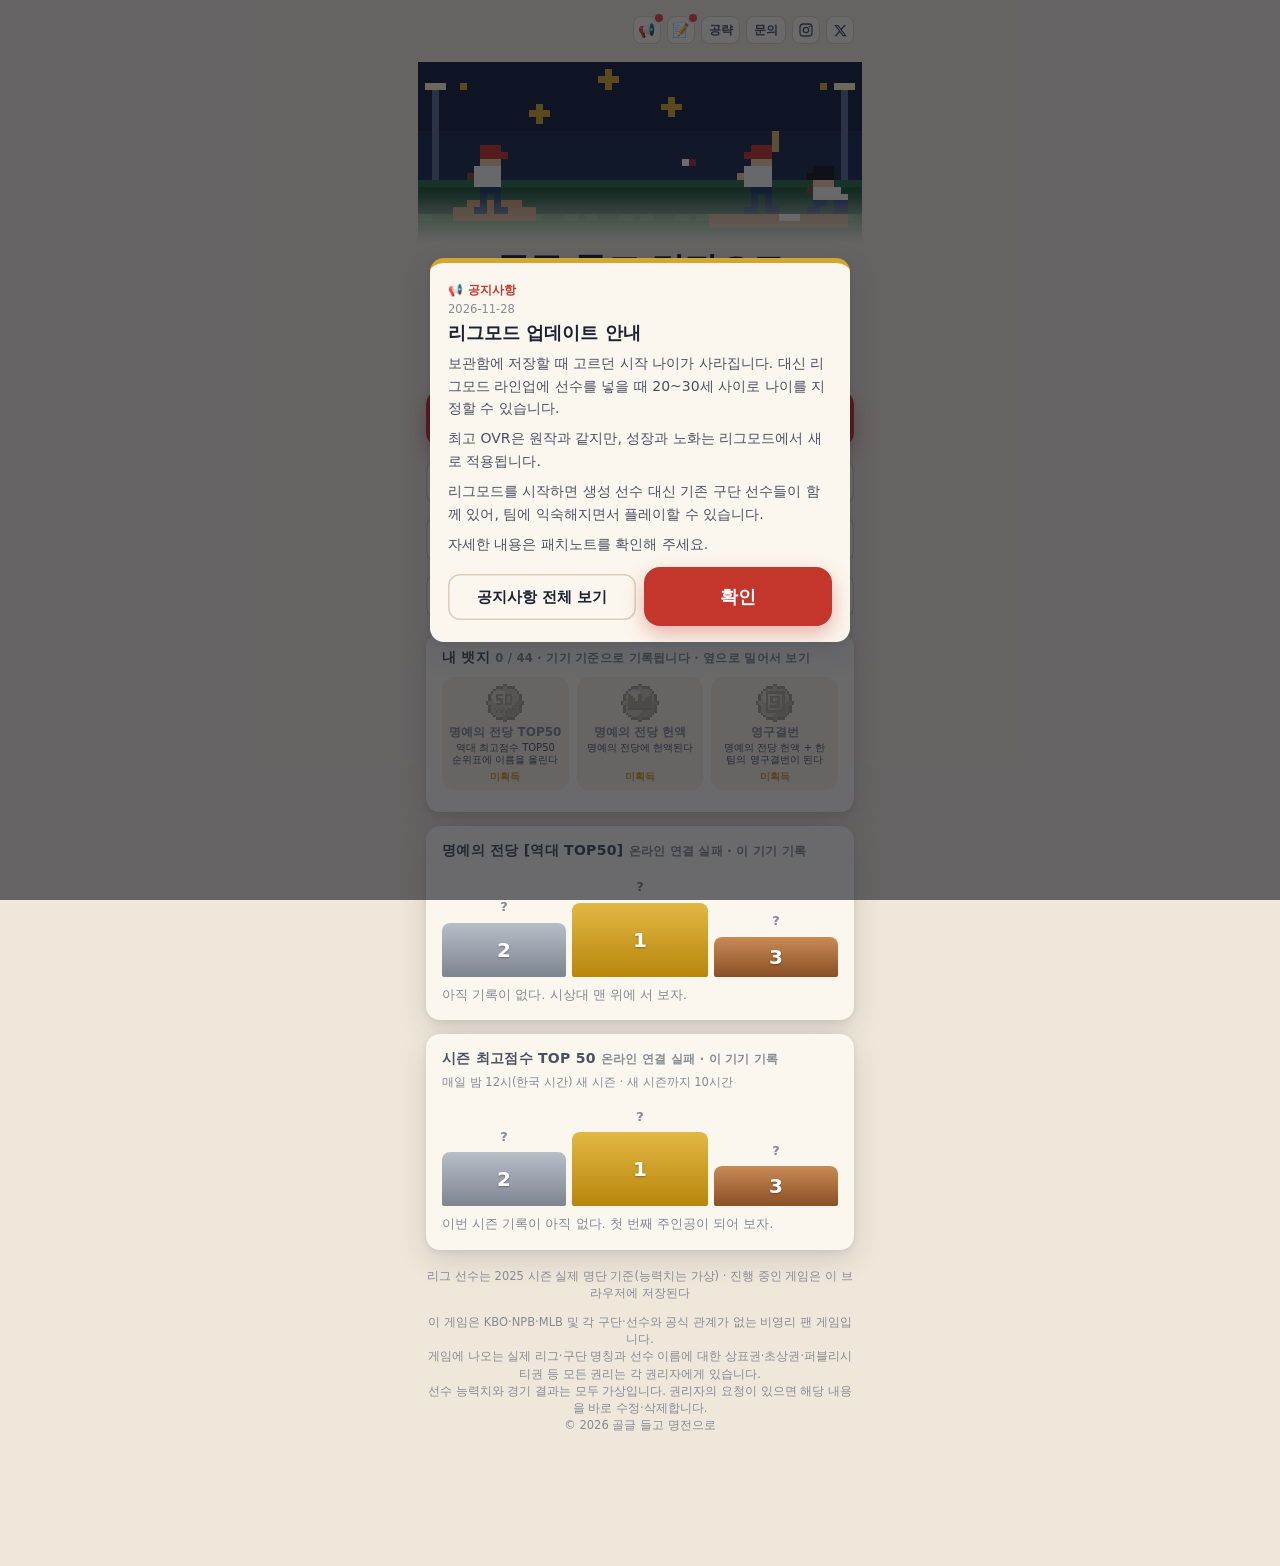
==== commit e3b3162e: "Add files via upload" ====
--- a/index.html
+++ b/index.html
@@ -34,7 +34,7 @@
 <script>
   // 빌드 번호 — 패치를 배포할 때마다 이 숫자만 1 올린다.
   // 파일 주소에 ?v=번호가 붙어서, 브라우저가 예전 파일과 새 파일을 섞어 쓰지 않는다.
-  window.GAME_BUILD = 62;
+  window.GAME_BUILD = 64;
   document.write('<link rel="stylesheet" href="style.css?v=' + window.GAME_BUILD + '">');
 </script>
 </head>
--- a/style.css
+++ b/style.css
@@ -941,7 +941,10 @@
   .x-tac-key { font-size: 9px; gap: 5px; flex-wrap: wrap; }
 }
 @media (max-width: 440px) {
-  .x-lu .lu-field { aspect-ratio: 1 / 1.28; }
+  .x-lu .lu-field { aspect-ratio: 1 / 1.12; }   /* 69차: 폰에서 세로로 길어 보여 1.28 → 1.12 */
+  .x-lu .lu-cf { top: 9%; } .x-lu .lu-lf, .x-lu .lu-rf { top: 27%; } .x-lu .lu-c, .x-lu .x-lu-dh, .x-lu .x-lu-cl { top: 89%; }
+  .x-lu .lu-slot { gap: 0; }
+  .x-lu .x-bench .lu-slot { width: calc(20% - 4px); }   /* 불펜·후보 5칸을 한 줄에 (경기장 칸 너비 22%가 덮어써 4칸씩 꺾이던 것) */
   .x-lu .lu-slot { width: 22%; padding: 3px 2px 2px; }
   .x-lu .lu-slot .lu-av { width: 24px; height: 24px; }
   .x-lu .lu-name { font-size: 10.5px; } .x-lu .lu-score { font-size: 9.5px; } .x-lu .lu-pos { font-size: 8.5px; }
@@ -990,3 +993,5 @@
 .cash-cell b { font-size: 14px; white-space: nowrap; overflow: hidden; text-overflow: ellipsis; max-width: 100%; }
 .cash-cell b.num { color: var(--gold); font-size: 15px; }
 .shop-item .btn:disabled { opacity: .4; filter: grayscale(1); }
+.seg.pos9 { flex-wrap: wrap; } .seg.pos9 button { flex: 1 0 calc(20% - 3px); white-space: nowrap; }   /* 69차: 포지션 9개 (지명 추가) → 5개씩 두 줄 */
+.x-agebtns.x-agebtns-11 { display: grid; grid-template-columns: repeat(4, 1fr); gap: 5px; }   /* 70차: 리그 투입 나이 20~30세 */
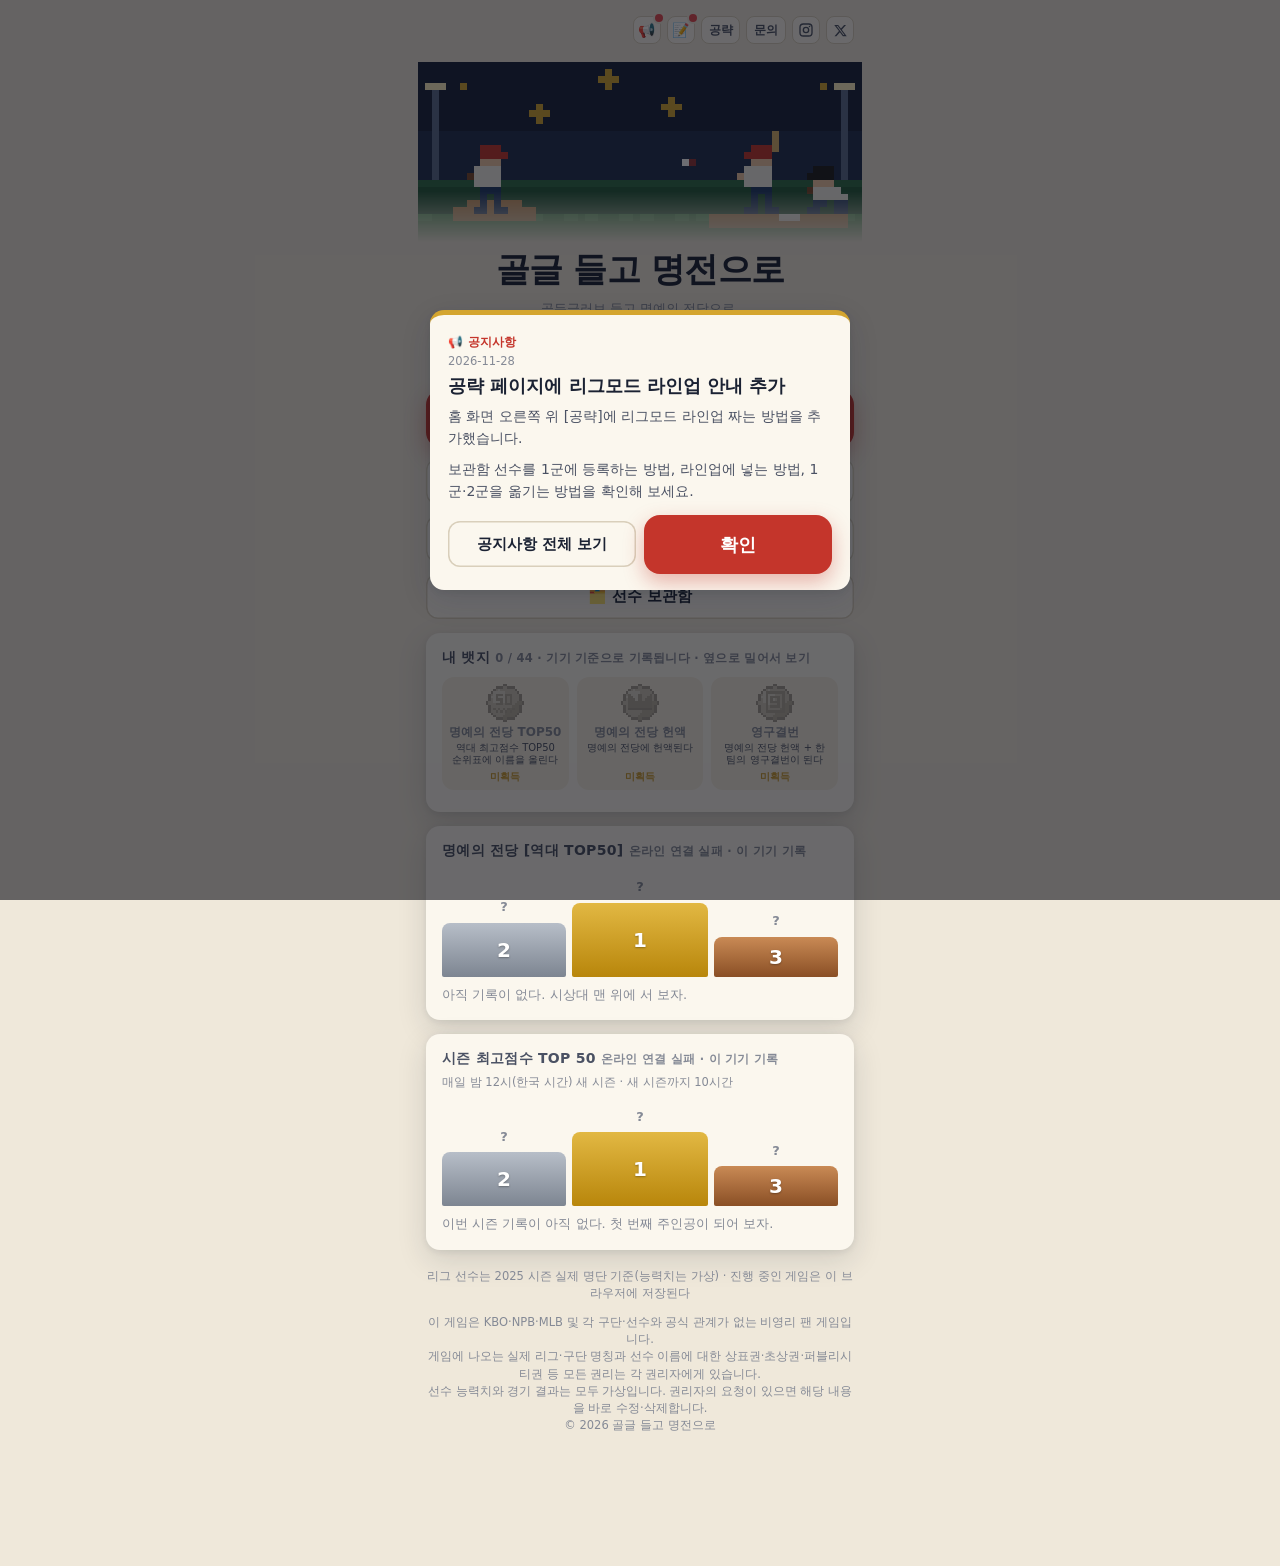
==== commit a030a956: "Add files via upload" ====
--- a/index.html
+++ b/index.html
@@ -34,7 +34,7 @@
 <script>
   // 빌드 번호 — 패치를 배포할 때마다 이 숫자만 1 올린다.
   // 파일 주소에 ?v=번호가 붙어서, 브라우저가 예전 파일과 새 파일을 섞어 쓰지 않는다.
-  window.GAME_BUILD = 64;
+  window.GAME_BUILD = 65;
   document.write('<link rel="stylesheet" href="style.css?v=' + window.GAME_BUILD + '">');
 </script>
 </head>
--- a/style.css
+++ b/style.css
@@ -995,3 +995,15 @@
 .shop-item .btn:disabled { opacity: .4; filter: grayscale(1); }
 .seg.pos9 { flex-wrap: wrap; } .seg.pos9 button { flex: 1 0 calc(20% - 3px); white-space: nowrap; }   /* 69차: 포지션 9개 (지명 추가) → 5개씩 두 줄 */
 .x-agebtns.x-agebtns-11 { display: grid; grid-template-columns: repeat(4, 1fr); gap: 5px; }   /* 70차: 리그 투입 나이 20~30세 */
+/* 71차: 리그 라인업 아래 내 선수 목록 */
+.x-ros-list { display: flex; flex-direction: column; gap: 4px; max-height: 420px; overflow-y: auto; }
+.x-ros-row { display: flex; align-items: center; gap: 8px; width: 100%; padding: 6px 8px; border: 0; border-radius: 10px; background: var(--paper2); color: var(--ink); text-align: left; font: inherit; cursor: pointer; }
+.x-ros-row.on { box-shadow: inset 3px 0 0 var(--gold); }
+.x-ros-row .x-av { width: 30px; height: 30px; border-radius: 6px; flex: none; image-rendering: pixelated; }
+.x-ros-mid { flex: 1; min-width: 0; display: flex; flex-direction: column; }
+.x-ros-mid b { font-size: 13.5px; }
+.x-ros-mid .tiny { white-space: nowrap; overflow: hidden; text-overflow: ellipsis; }
+.x-ros-ovr { font-size: 16px; min-width: 28px; text-align: right; }
+/* 71차: 내 선수 — 이름 줄을 눌러 자리 고르기 */
+button.x-myinfo { border: 0; background: transparent; color: inherit; font: inherit; text-align: left; padding: 0; cursor: pointer; }
+.x-myrow.x-inlu { box-shadow: inset 3px 0 0 var(--gold); }
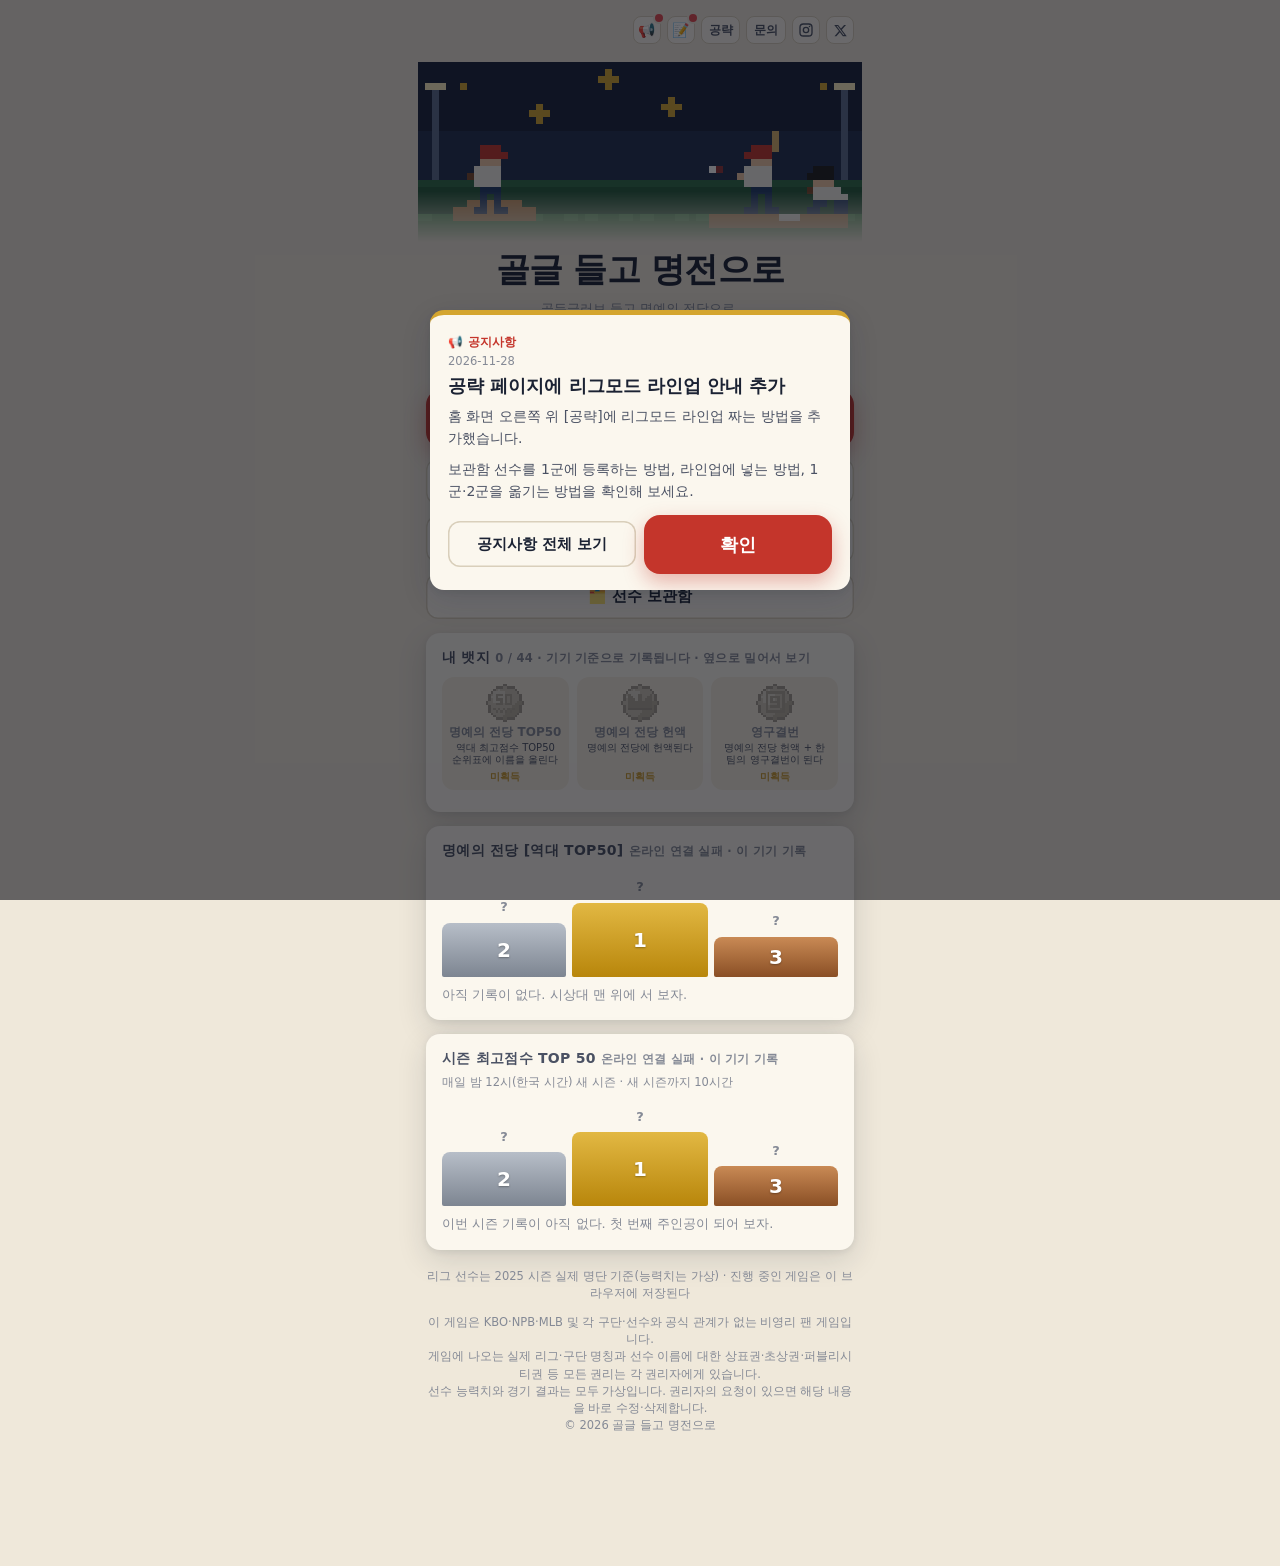
==== commit 418b92c9: "Add files via upload" ====
--- a/index.html
+++ b/index.html
@@ -34,7 +34,7 @@
 <script>
   // 빌드 번호 — 패치를 배포할 때마다 이 숫자만 1 올린다.
   // 파일 주소에 ?v=번호가 붙어서, 브라우저가 예전 파일과 새 파일을 섞어 쓰지 않는다.
-  window.GAME_BUILD = 65;
+  window.GAME_BUILD = 67;
   document.write('<link rel="stylesheet" href="style.css?v=' + window.GAME_BUILD + '">');
 </script>
 </head>
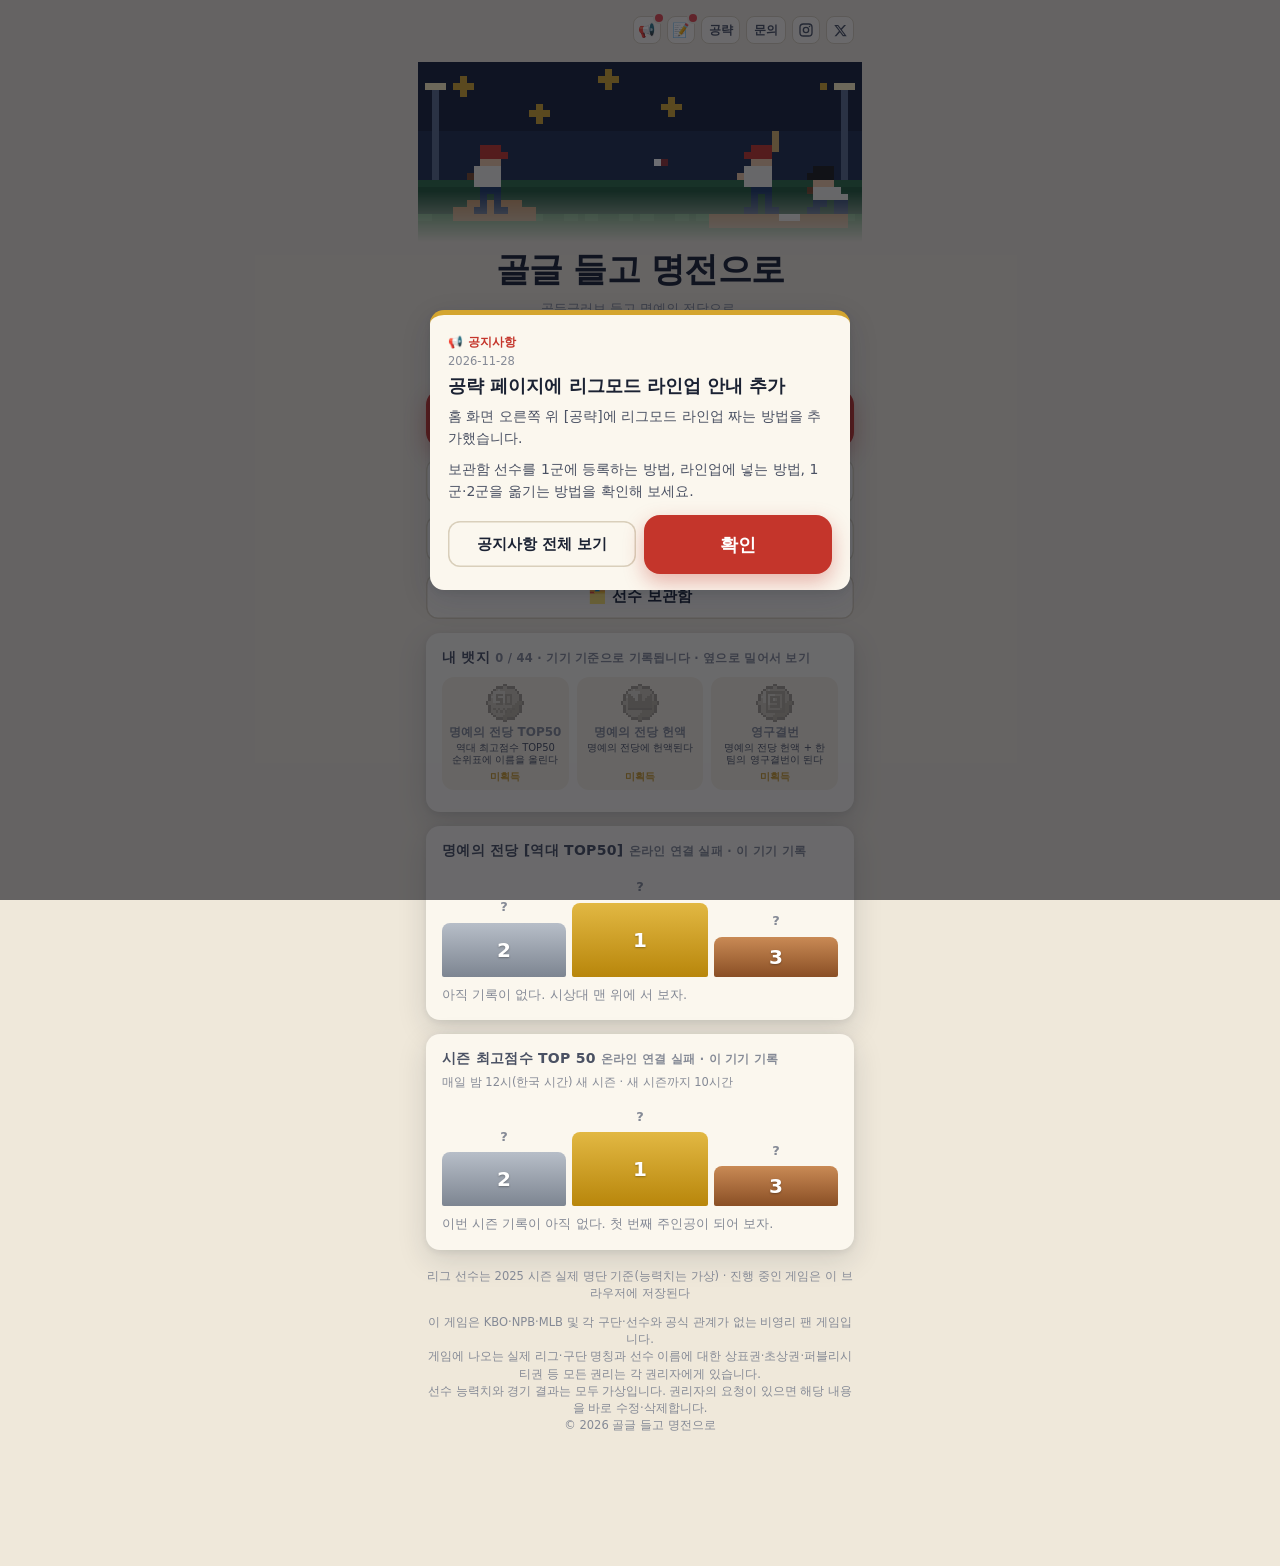
==== commit 9f3b3e14: "Add files via upload" ====
--- a/index.html
+++ b/index.html
@@ -34,7 +34,7 @@
 <script>
   // 빌드 번호 — 패치를 배포할 때마다 이 숫자만 1 올린다.
   // 파일 주소에 ?v=번호가 붙어서, 브라우저가 예전 파일과 새 파일을 섞어 쓰지 않는다.
-  window.GAME_BUILD = 67;
+  window.GAME_BUILD = 68;
   document.write('<link rel="stylesheet" href="style.css?v=' + window.GAME_BUILD + '">');
 </script>
 </head>
